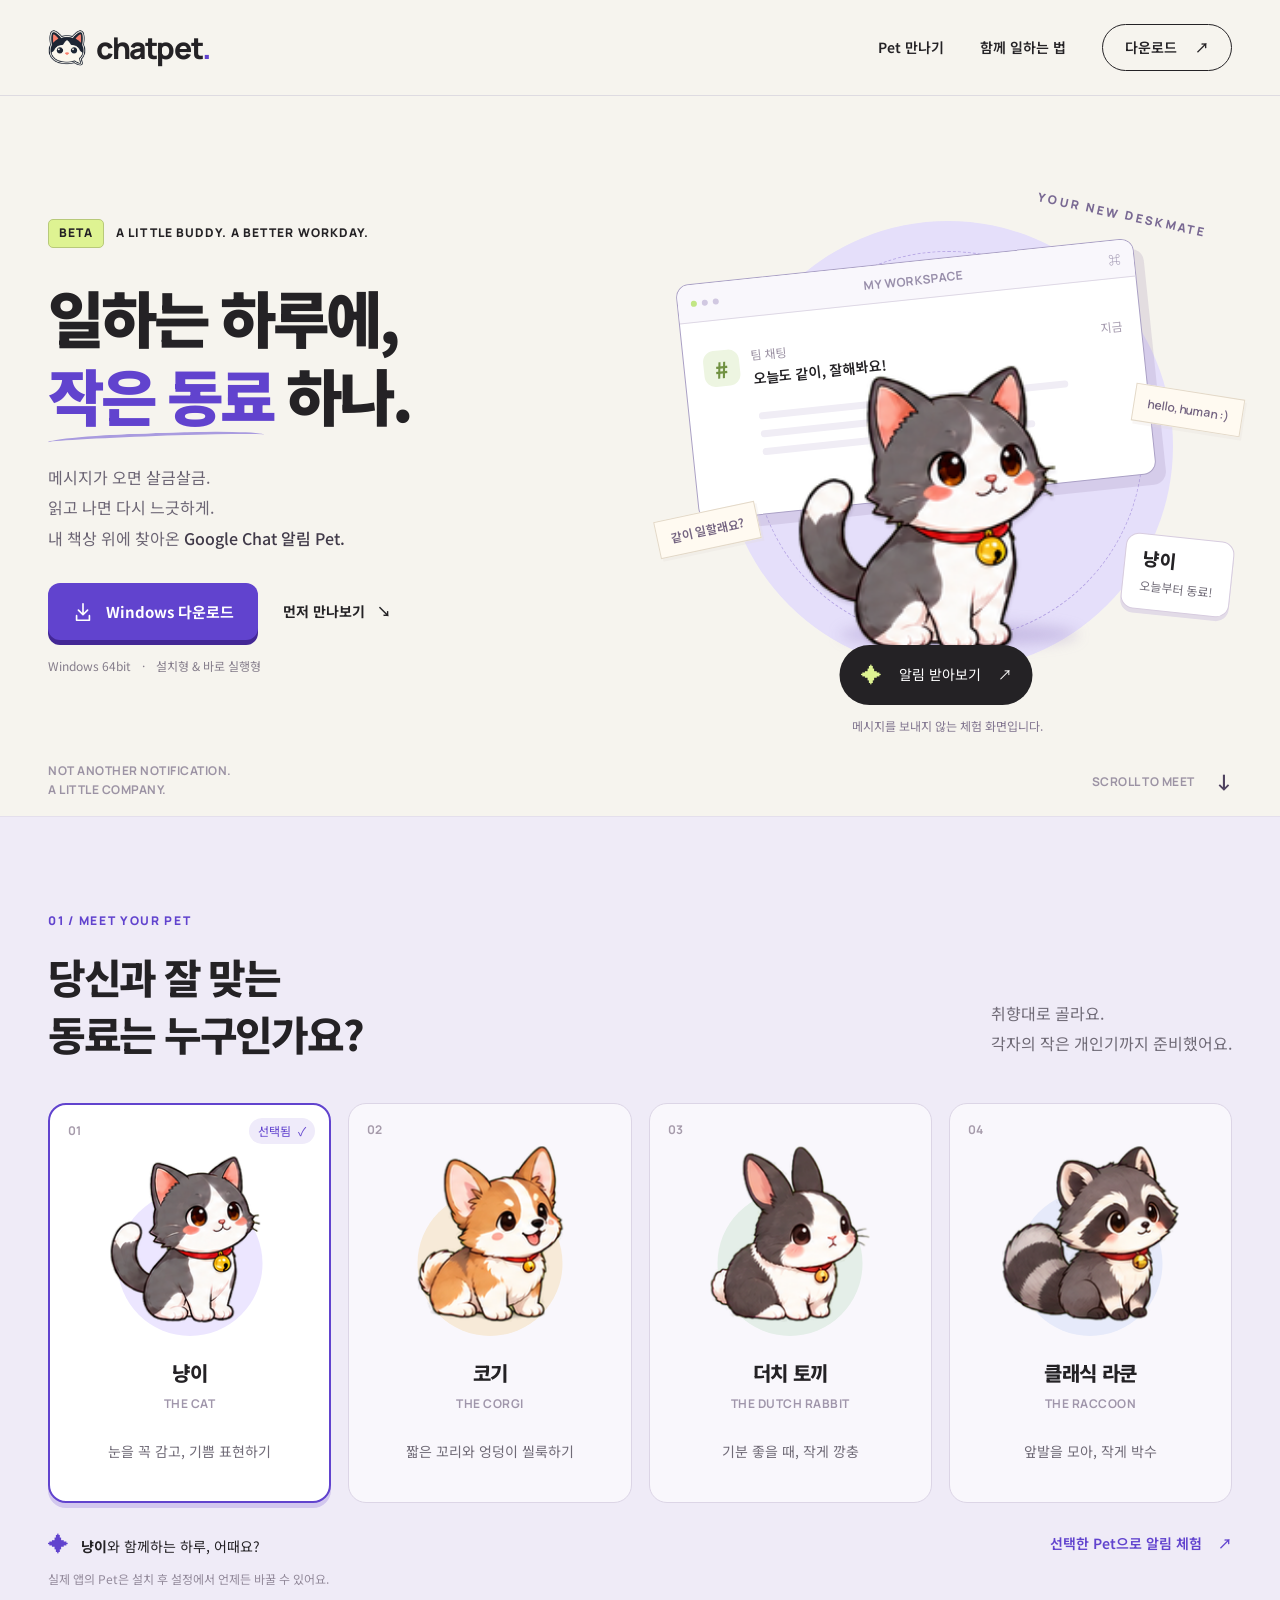
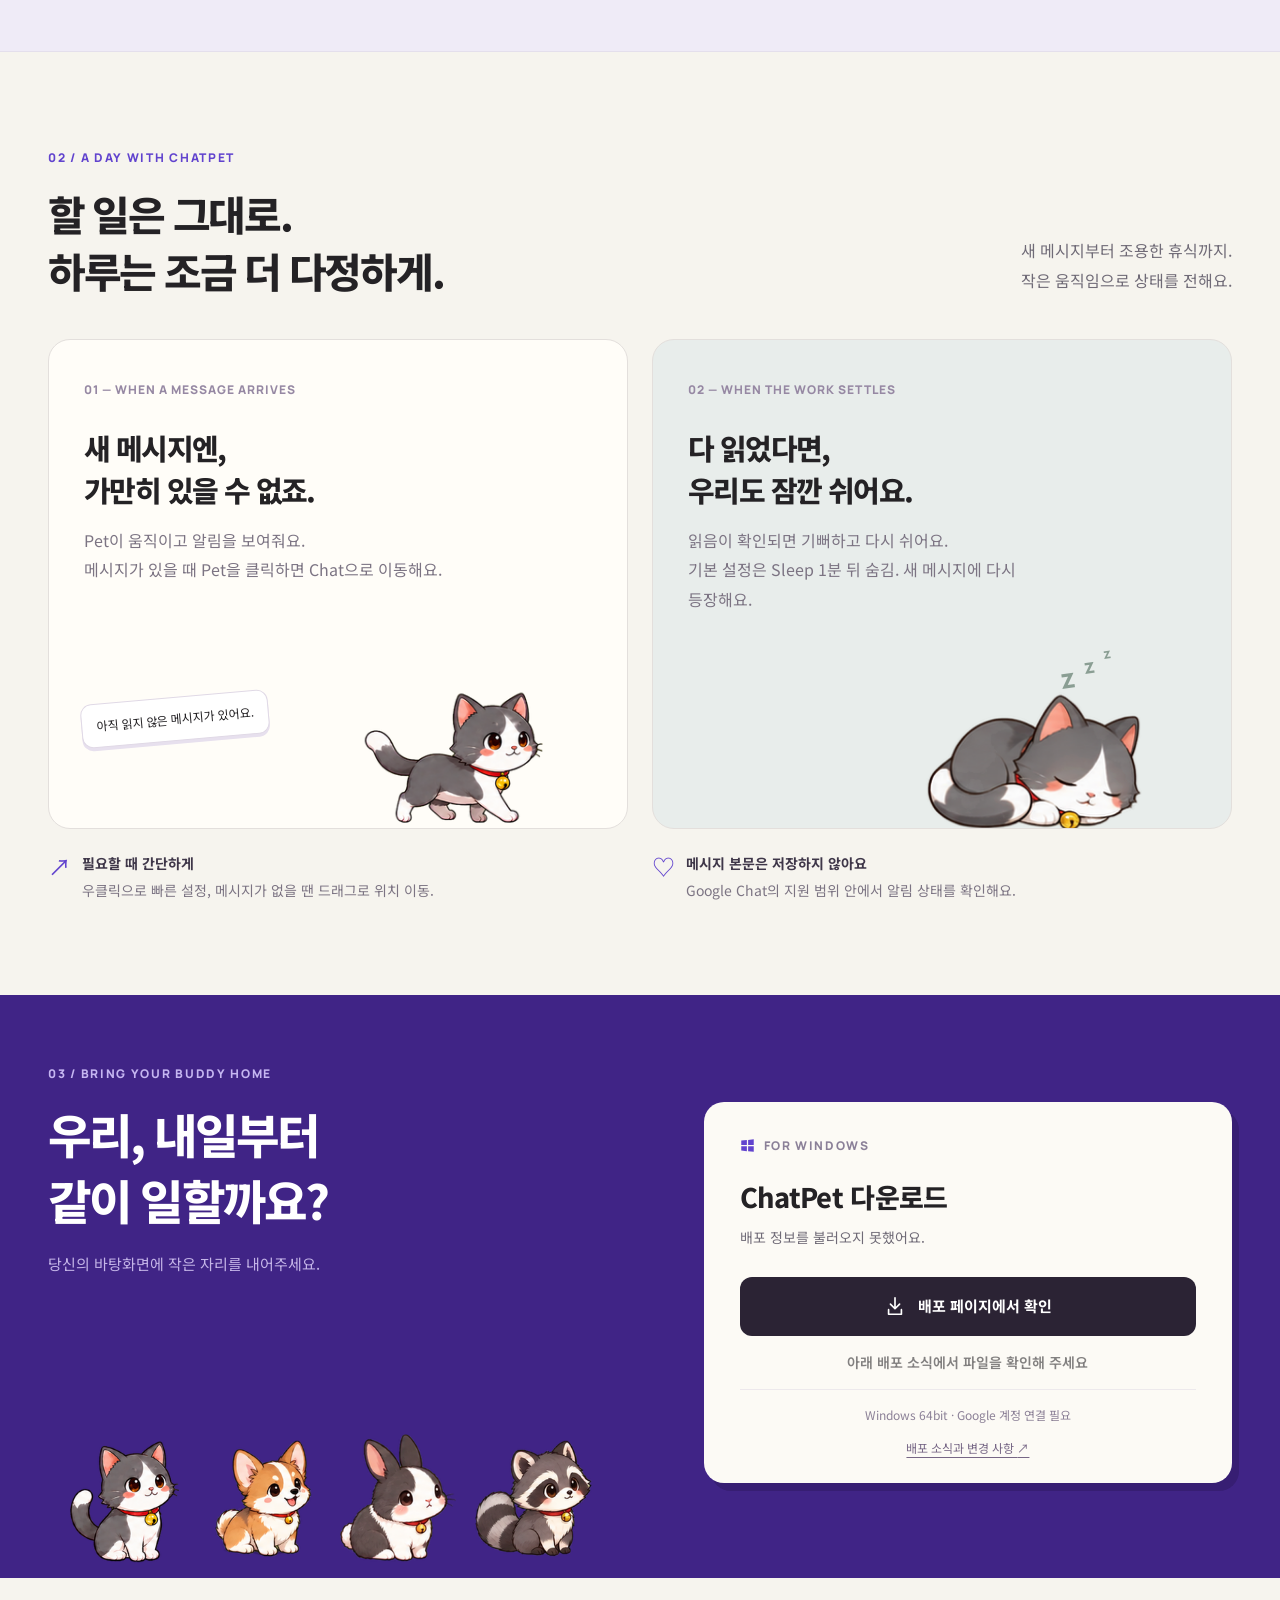
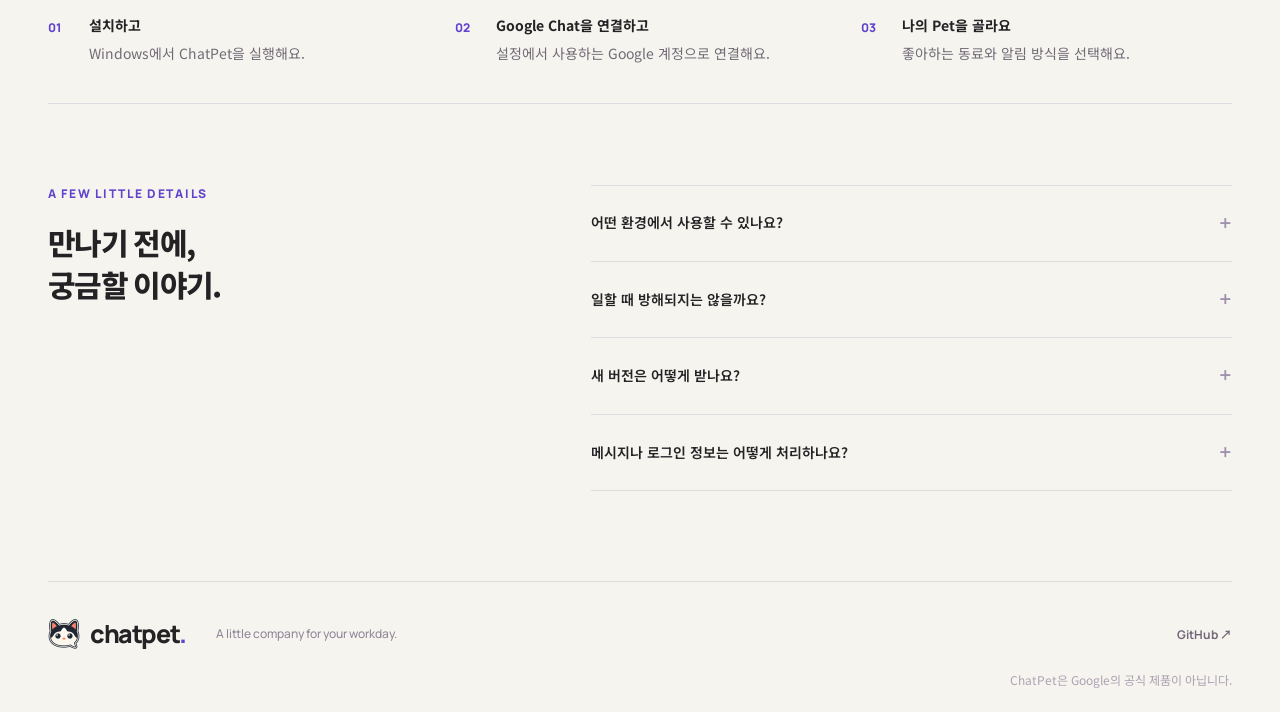
==== docs/index.html @ 3e9368a4 "Add ChatPet beta homepage with Pet previews and verified release links" ====
<!doctype html>
<html lang="ko">
<head>
  <meta charset="utf-8">
  <meta name="viewport" content="width=device-width, initial-scale=1">
  <meta name="theme-color" content="#f6f4ee">
  <meta name="description" content="메시지가 오면 반응하고, 읽고 나면 쉬어 가는 작은 업무 동료. Google Chat 알림 Pet, ChatPet을 만나보세요.">
  <title>ChatPet — 내 책상 위의 작은 동료</title>
  <link rel="icon" href="assets/ChatPet.ico">
  <link rel="preconnect" href="https://fonts.googleapis.com">
  <link rel="preconnect" href="https://fonts.gstatic.com" crossorigin>
  <link href="https://fonts.googleapis.com/css2?family=Manrope:wght@500;600;700;800&family=Noto+Sans+KR:wght@400;500;600;700;800;900&display=swap" rel="stylesheet">
  <link rel="stylesheet" href="styles.css">
  <script src="app.js" defer></script>
</head>
<body>
  <a class="skip-link" href="#main">본문으로 이동</a>
  <header class="site-header">
    <a class="brand" href="#home" aria-label="ChatPet 처음으로"><img src="assets/ChatPet.ico" width="38" height="38" alt=""><span>chatpet<span class="brand-dot">.</span></span></a>
    <nav aria-label="주 메뉴"><a href="#meet">Pet 만나기</a><a href="#how">함께 일하는 법</a><a href="#download" class="nav-download">다운로드 <span aria-hidden="true">↗</span></a></nav>
  </header>
  <main id="main">
    <section class="hero wrap" id="home" aria-labelledby="hero-title">
      <div class="hero-copy">
        <div class="eyebrow"><span class="beta-tag">BETA</span><span>A LITTLE BUDDY. A BETTER WORKDAY.</span></div>
        <h1 id="hero-title">일하는 하루에,<br><span class="title-accent">작은 동료</span> 하나.</h1>
        <p class="hero-description">메시지가 오면 살금살금.<br>읽고 나면 다시 느긋하게.<br>내 책상 위에 찾아온 <strong>Google Chat 알림 Pet.</strong></p>
        <div class="hero-actions"><a class="button button-primary" href="#download"><svg aria-hidden="true" viewBox="0 0 24 24"><path d="M12 3v12m-5-5 5 5 5-5M5 16v5h14v-5"/></svg>Windows 다운로드</a><a class="text-link" href="#meet">먼저 만나보기 <span aria-hidden="true">↘</span></a></div>
        <p class="platform-note">Windows 64bit <span aria-hidden="true">·</span> 설치형 & 바로 실행형</p>
      </div>
      <div class="hero-world" aria-label="ChatPet 알림 체험 화면">
        <div class="world-ring" aria-hidden="true"></div>
        <div class="orbit-label">YOUR NEW DESKMATE</div>
        <div class="mini-window">
          <div class="window-bar"><span class="window-dots" aria-hidden="true"><i></i><i></i><i></i></span><span>MY WORKSPACE</span><span aria-hidden="true">⌘</span></div>
          <div class="mock-chat"><div class="chat-symbol" aria-hidden="true">#</div><div><span class="mock-channel">팀 채팅</span><p>오늘도 같이, 잘해봐요!</p></div><span class="mock-time">지금</span></div>
          <div class="mock-lines" aria-hidden="true"><i></i><i></i><i></i></div>
        </div>
        <div class="hero-pet-shadow" aria-hidden="true"></div>
        <img class="hero-pet" id="hero-pet" src="assets/cat-idle.png" alt="빨간 목걸이를 한 회색 고양이 Pet" width="320" height="320" fetchpriority="high">
        <div class="notification-bubble" id="demo-bubble" hidden><span class="notification-label">CHATPET</span><strong id="demo-text">새 메시지가 도착했어요!</strong><button id="demo-read" type="button">읽었어요 <span aria-hidden="true">✓</span></button></div>
        <div class="pet-name-tag"><span id="hero-pet-name">냥이</span><span class="pet-tag-caption">오늘부터 동료!</span></div>
        <button class="demo-button" id="demo-trigger" type="button"><span class="demo-spark" aria-hidden="true">✦</span><span>알림 받아보기</span><span aria-hidden="true">↗</span></button>
        <span class="demo-caption">메시지를 보내지 않는 체험 화면입니다.</span>
        <span class="floating-note note-one">같이 일할래요?</span><span class="floating-note note-two" aria-hidden="true">hello, human :)</span>
      </div>
      <div class="hero-bottom"><span>NOT ANOTHER NOTIFICATION.<br>A LITTLE COMPANY.</span><a href="#meet" aria-label="Pet 선택으로 이동">SCROLL TO MEET <span aria-hidden="true">↓</span></a></div>
    </section>

    <section class="pet-section" id="meet" aria-labelledby="meet-title">
      <div class="wrap">
        <div class="section-heading"><div><p class="section-kicker">01 / MEET YOUR PET</p><h2 id="meet-title">당신과 잘 맞는<br>동료는 누구인가요?</h2></div><p>취향대로 골라요.<br>각자의 작은 개인기까지 준비했어요.</p></div>
        <div class="pet-grid" role="group" aria-label="홈페이지에서 Pet 미리보기 선택">
          <button class="pet-card selected" type="button" data-pet="cat" aria-pressed="true"><span class="pet-number">01</span><span class="selected-label">선택됨 <span aria-hidden="true">✓</span></span><div class="pet-portrait"><img src="assets/cat-idle.png" alt="회색 고양이" width="320" height="320" loading="lazy"></div><span class="pet-card-name">냥이</span><span class="pet-species">THE CAT</span><span class="pet-trick">눈을 꼭 감고, 기쁨 표현하기</span></button>
          <button class="pet-card" type="button" data-pet="dog" aria-pressed="false"><span class="pet-number">02</span><span class="selected-label">선택됨 <span aria-hidden="true">✓</span></span><div class="pet-portrait"><img src="assets/dog-idle.png" alt="갈색과 흰색 코기" width="320" height="320" loading="lazy"></div><span class="pet-card-name">코기</span><span class="pet-species">THE CORGI</span><span class="pet-trick">짧은 꼬리와 엉덩이 씰룩하기</span></button>
          <button class="pet-card" type="button" data-pet="rabbit" aria-pressed="false"><span class="pet-number">03</span><span class="selected-label">선택됨 <span aria-hidden="true">✓</span></span><div class="pet-portrait"><img src="assets/rabbit-idle.png" alt="짙은 회색과 흰색 더치 토끼" width="320" height="320" loading="lazy"></div><span class="pet-card-name">더치 토끼</span><span class="pet-species">THE DUTCH RABBIT</span><span class="pet-trick">기분 좋을 때, 작게 깡충</span></button>
          <button class="pet-card" type="button" data-pet="raccoon" aria-pressed="false"><span class="pet-number">04</span><span class="selected-label">선택됨 <span aria-hidden="true">✓</span></span><div class="pet-portrait"><img src="assets/raccoon-idle.png" alt="눈 주변이 검은 클래식 라쿤" width="320" height="320" loading="lazy"></div><span class="pet-card-name">클래식 라쿤</span><span class="pet-species">THE RACCOON</span><span class="pet-trick">앞발을 모아, 작게 박수</span></button>
        </div>
        <div class="selection-summary" aria-live="polite"><span><span class="summary-star" aria-hidden="true">✦</span> <strong id="selected-name">냥이</strong>와 함께하는 하루, 어때요?</span><a href="#home">선택한 Pet으로 알림 체험 <span aria-hidden="true">↗</span></a></div>
        <p class="selection-hint">실제 앱의 Pet은 설치 후 설정에서 언제든 바꿀 수 있어요.</p>
      </div>
    </section>

    <section class="how-section wrap" id="how" aria-labelledby="how-title">
      <div class="section-heading"><div><p class="section-kicker">02 / A DAY WITH CHATPET</p><h2 id="how-title">할 일은 그대로.<br>하루는 조금 더 다정하게.</h2></div><p>새 메시지부터 조용한 휴식까지.<br>작은 움직임으로 상태를 전해요.</p></div>
      <div class="feature-grid">
        <article class="feature-card feature-message"><span class="feature-index">01 — WHEN A MESSAGE ARRIVES</span><h3>새 메시지엔,<br>가만히 있을 수 없죠.</h3><p>Pet이 움직이고 알림을 보여줘요.<br>메시지가 있을 때 Pet을 클릭하면 Chat으로 이동해요.</p><div class="feature-scene"><span class="small-bubble">아직 읽지 않은 메시지가 있어요.</span><img src="assets/cat-walk.png" alt="메시지를 알리며 걸어가는 고양이" width="320" height="320" loading="lazy"></div></article>
        <article class="feature-card feature-rest"><span class="feature-index">02 — WHEN THE WORK SETTLES</span><h3>다 읽었다면,<br>우리도 잠깐 쉬어요.</h3><p>읽음이 확인되면 기뻐하고 다시 쉬어요.<br>기본 설정은 Sleep 1분 뒤 숨김. 새 메시지에 다시 등장해요.</p><div class="feature-scene"><span class="sleep-label" aria-hidden="true">z<span>z</span><small>z</small></span><img src="assets/cat-sleep.png" alt="눈을 감고 편안히 잠든 고양이" width="320" height="320" loading="lazy"></div></article>
      </div>
      <div class="quiet-details"><p><span aria-hidden="true">↗</span><strong>필요할 때 간단하게</strong><span>우클릭으로 빠른 설정, 메시지가 없을 땐 드래그로 위치 이동.</span></p><p><span aria-hidden="true">♡</span><strong>메시지 본문은 저장하지 않아요</strong><span>Google Chat의 지원 범위 안에서 알림 상태를 확인해요.</span></p></div>
    </section>

    <section class="download-section" id="download" aria-labelledby="download-title">
      <div class="download-shell wrap">
        <div class="download-copy"><p class="section-kicker">03 / BRING YOUR BUDDY HOME</p><h2 id="download-title">우리, 내일부터<br>같이 일할까요?</h2><p>당신의 바탕화면에 작은 자리를 내어주세요.</p><div class="download-pets" aria-hidden="true"><img src="assets/cat-idle.png" alt="" width="320" height="320" loading="lazy"><img src="assets/dog-idle.png" alt="" width="320" height="320" loading="lazy"><img src="assets/rabbit-idle.png" alt="" width="320" height="320" loading="lazy"><img src="assets/raccoon-idle.png" alt="" width="320" height="320" loading="lazy"></div></div>
        <div class="download-card"><span class="download-os"><svg viewBox="0 0 24 24" aria-hidden="true"><path d="m2 4 9-1v8H2zm11-1 9-1v9h-9zM2 13h9v8l-9-1zm11 0h9v9l-9-1z"/></svg>FOR WINDOWS</span><h3>ChatPet 다운로드</h3><div class="release-status" id="release-status" role="status">공개 배포 상태를 확인하고 있어요.</div><a id="installer-download" class="button button-dark download-link is-disabled" aria-disabled="true" tabindex="-1"><svg aria-hidden="true" viewBox="0 0 24 24"><path d="M12 3v12m-5-5 5 5 5-5M5 16v5h14v-5"/></svg><span>배포 확인 중</span></a><a id="portable-download" class="portable-link is-disabled" aria-disabled="true" tabindex="-1">설치 없이 바로 실행하기 <span aria-hidden="true">↗</span></a><p class="download-meta" id="download-meta">Windows 64bit · Google 계정 연결 필요</p><a class="release-link" href="https://github.com/Yoodaddy0311/chatpet-releases/releases" target="_blank" rel="noopener noreferrer">배포 소식과 변경 사항 <span aria-hidden="true">↗</span></a><noscript><p>JavaScript 없이 다운로드하려면 위 배포 페이지를 방문하세요.</p></noscript></div>
      </div>
    </section>

    <section class="getting-started wrap" aria-label="시작하는 방법"><div><span>01</span><h3>설치하고</h3><p>Windows에서 ChatPet을 실행해요.</p></div><div><span>02</span><h3>Google Chat을 연결하고</h3><p>설정에서 사용하는 Google 계정으로 연결해요.</p></div><div><span>03</span><h3>나의 Pet을 골라요</h3><p>좋아하는 동료와 알림 방식을 선택해요.</p></div></section>
    <section class="faq-section wrap" aria-labelledby="faq-title"><div><p class="section-kicker">A FEW LITTLE DETAILS</p><h2 id="faq-title">만나기 전에,<br>궁금할 이야기.</h2></div><div class="faq-list"><details><summary>어떤 환경에서 사용할 수 있나요?<span aria-hidden="true">+</span></summary><p>Windows 64비트용 앱입니다. Google Chat 연동은 Google 계정 연결이 필요하며, 조직의 Google Workspace 권한과 Google 검색 API 지원 범위에 따라 사용할 수 있는 알림이 달라질 수 있어요.</p></details><details><summary>일할 때 방해되지는 않을까요?<span aria-hidden="true">+</span></summary><p>알림이 없으면 조용히 쉬고 기본 설정에서는 Sleep 상태가 1분 지속되면 숨습니다. 새 알림에 다시 나타나며, 알림 일시 중지와 움직임 줄이기를 설정할 수 있어요.</p></details><details><summary>새 버전은 어떻게 받나요?<span aria-hidden="true">+</span></summary><p>1.2.14부터 앱 시작 시 새 버전을 확인하고 업데이트할 수 있어요. 1.2.13 이하를 사용 중이라면 기능이 포함된 버전을 한 번 직접 설치해 주세요.</p></details><details><summary>메시지나 로그인 정보는 어떻게 처리하나요?<span aria-hidden="true">+</span></summary><p>앱은 메시지 본문을 저장하지 않습니다. 로그인 정보는 현재 Windows 사용자용으로 암호화해 보관하며, 업데이트 확인에 메시지나 계정 정보를 보내지 않습니다.</p></details></div></section>
  </main>
  <footer class="site-footer wrap"><a class="brand" href="#home"><img src="assets/ChatPet.ico" width="32" height="32" alt=""><span>chatpet<span class="brand-dot">.</span></span></a><p>A little company for your workday.</p><a href="https://github.com/Yoodaddy0311/chatpet-releases" target="_blank" rel="noopener noreferrer">GitHub <span aria-hidden="true">↗</span></a><span class="footer-fine">ChatPet은 Google의 공식 제품이 아닙니다.</span></footer>
  <div class="sr-only" id="demo-announcement" role="status"></div>
</body>
</html>
---- docs/styles.css ----
:root{--paper:#f6f4ee;--ink:#242225;--muted:#706b77;--purple:#6143ce;--purple-dark:#402486;--line:#dedbe1;--lime:#def392;--radius:24px;--sans:'Noto Sans KR',sans-serif;--latin:'Manrope',var(--sans)}
*{box-sizing:border-box}html{scroll-behavior:smooth;scroll-padding-top:100px}body{margin:0;background:var(--paper);color:var(--ink);font-family:var(--sans);font-size:16px;line-height:1.7;word-break:keep-all}a{color:inherit;text-decoration:none}button{font:inherit;color:inherit}button,a{-webkit-tap-highlight-color:transparent}button{cursor:pointer}button:disabled{cursor:default}img{max-width:100%;height:auto;display:block}svg{width:22px;height:22px;flex:none}button:focus-visible,a:focus-visible,summary:focus-visible{outline:3px solid #f39a42;outline-offset:5px}::selection{background:var(--lime);color:var(--ink)}.wrap{width:min(1240px,calc(100% - 96px));margin-inline:auto}.skip-link{position:fixed;top:-100px;left:20px;z-index:100;background:white;padding:12px}.skip-link:focus{top:10px}.sr-only{position:absolute;width:1px;height:1px;overflow:hidden;clip-path:inset(50%);white-space:nowrap}.site-header{height:96px;max-width:1440px;margin:auto;padding:0 48px;display:flex;align-items:center;justify-content:space-between;border-bottom:1px solid var(--line)}.brand{display:inline-flex;align-items:center;gap:10px;font-family:var(--latin);font-size:30px;font-weight:800;letter-spacing:-1.4px;line-height:1.2}.brand-dot{color:var(--purple)}.site-header nav{display:flex;align-items:center;gap:36px;font-size:14px;font-weight:600}.site-header nav>a:not(.nav-download):hover{color:var(--purple)}.nav-download{border:1px solid var(--ink);border-radius:100px;padding:11px 22px;display:flex;gap:18px;align-items:center;transition:.2s}.nav-download:hover{background:var(--ink);color:white}.hero{position:relative;display:grid;grid-template-columns:1.03fr 1fr;align-items:center;min-height:720px;padding-top:70px;padding-bottom:86px;gap:30px}.eyebrow{display:flex;align-items:center;gap:12px;font-family:var(--latin);font-size:11px;font-weight:800;letter-spacing:1.1px;margin-bottom:30px}.beta-tag{background:var(--lime);border:1px solid #b8c97a;padding:3px 10px;border-radius:5px;font-size:12px;letter-spacing:1px}.hero h1{font-size:clamp(40px,4.8vw,68px);font-weight:900;letter-spacing:-.065em;line-height:1.28;margin:0 0 27px}.title-accent{color:var(--purple);position:relative;white-space:nowrap}.title-accent:after{content:'';position:absolute;left:0;bottom:-5px;width:96%;height:8px;border-top:3px solid #a99bdf;border-radius:50%;transform:rotate(-2deg)}.hero-description{font-size:17px;line-height:1.9;color:#6c6574;margin:0 0 30px}.hero-description strong{font-weight:500;color:#413a49}.hero-actions{display:flex;align-items:center;gap:25px}.button{display:inline-flex;min-height:57px;align-items:center;justify-content:center;gap:12px;border-radius:12px;padding:15px 24px;font-weight:700;font-size:15px;border:0;transition:transform .2s,background .2s,box-shadow .2s}.button svg{fill:none;stroke:currentColor;stroke-width:1.8;stroke-linejoin:round;stroke-linecap:round}.button-primary{color:white;background:var(--purple);box-shadow:0 5px 0 #432795}.button-primary:hover{background:#5236bb;transform:translateY(-2px);box-shadow:0 7px 0 #432795}.text-link{font-size:14px;font-weight:700;display:flex;gap:12px;align-items:center}.text-link:hover{color:var(--purple)}.platform-note{color:#857d8b;font-size:12px;margin:16px 0 0}.platform-note span{margin:0 8px}.hero-world{position:relative;min-height:490px;isolation:isolate;align-self:center}.world-ring{position:absolute;width:450px;height:450px;max-width:100%;background:#e5dffa;top:18px;left:50%;transform:translateX(-50%);border-radius:50%;z-index:-2}.world-ring:before{content:'';position:absolute;inset:30px;border:1px dashed #b9a9e6;border-radius:50%}.orbit-label{position:absolute;top:2px;right:25px;font-family:var(--latin);font-size:11px;letter-spacing:2.5px;font-weight:800;transform:rotate(12deg);color:#796993}.mini-window{position:absolute;left:4%;top:58px;width:81%;height:237px;background:#fff;border:1.5px solid #aaa0c5;border-radius:13px;box-shadow:9px 11px 0 #8f7da630;transform:rotate(-6deg);overflow:hidden;z-index:-1}.window-bar{height:38px;border-bottom:1px solid #ded8e5;display:flex;align-items:center;justify-content:space-between;padding:0 13px;background:#f9f7fc;font:700 9px var(--latin);letter-spacing:1.4px;color:#988eaa}.window-dots{display:flex;gap:5px}.window-dots i{width:6px;height:6px;border-radius:50%;background:#d1c8e1}.window-dots i:first-child{background:#c2e684}.mock-chat{display:flex;align-items:center;gap:12px;padding:23px 19px 14px}.chat-symbol{height:36px;width:36px;display:grid;place-items:center;background:#edf5e1;border-radius:11px;color:#719242;font-size:22px;font-weight:800}.mock-channel{font-size:11px;color:#9b91a3}.mock-chat p{margin:0;font-size:14px;font-weight:600;white-space:nowrap}.mock-time{font-size:10px;color:#a79db0;margin-left:auto}.mock-lines{margin:8px 24px 0 69px;display:grid;gap:11px}.mock-lines i{height:7px;background:#f0edf5;border-radius:20px;width:85%}.mock-lines i:nth-child(2){width:65%}.mock-lines i:last-child{width:75%}.hero-pet{position:absolute;width:570px;max-width:112%;bottom:17px;left:48%;transform:translateX(-50%);pointer-events:none;filter:drop-shadow(1px 4px 1px #3d205919);transition:opacity .15s;z-index:2}.hero-pet-shadow{position:absolute;bottom:47px;left:31%;width:42%;height:23px;background:#8772b64d;border-radius:50%;filter:blur(7px)}.pet-name-tag{position:absolute;right:0;bottom:80px;background:#fff;border:1px solid #d7ccdf;border-radius:13px;padding:11px 17px;box-shadow:0 4px 0 #e2dbe7;transform:rotate(6deg);z-index:3}.pet-name-tag>span:first-child{display:block;font-size:18px;font-weight:800;line-height:1.4}.pet-tag-caption{font-size:11px;color:var(--muted)}.demo-button{position:absolute;left:48%;bottom:-12px;transform:translateX(-50%);background:var(--ink);color:white;border:0;border-radius:100px;display:flex;align-items:center;gap:17px;padding:12px 21px;font-size:13px;white-space:nowrap;z-index:4}.demo-button:hover{background:var(--purple-dark)}.demo-spark{color:var(--lime);font-size:21px}.demo-caption{position:absolute;bottom:-42px;width:100%;text-align:center;font-size:11px;color:#81758f}.floating-note{position:absolute;font-size:12px;font-weight:600;color:#746481;background:#fffaf1;padding:8px 13px;border:1px solid #e3d9c9;box-shadow:2px 3px 0 #e2d8d43d;z-index:3}.note-one{left:-8px;top:308px;transform:rotate(-12deg)}.note-two{right:-11px;top:188px;transform:rotate(9deg);font-family:var(--latin);font-size:13px}.notification-bubble{position:absolute;z-index:5;top:127px;left:31%;min-width:238px;background:white;border:1.5px solid #a892d0;border-radius:15px;padding:15px 17px;box-shadow:0 10px 35px #3b27501a}.notification-bubble[hidden]{display:none}.notification-bubble:after{content:'';position:absolute;bottom:-8px;left:35px;width:14px;height:14px;background:white;transform:rotate(45deg);border-right:1.5px solid #a892d0;border-bottom:1.5px solid #a892d0}.notification-label{font:800 9px var(--latin);letter-spacing:1.7px;color:var(--purple);display:block;margin-bottom:5px}.notification-bubble strong{display:block;font-size:14px;line-height:1.7}.notification-bubble button{font-size:12px;color:var(--purple);background:#f0ebff;border:0;border-radius:7px;padding:5px 9px;margin-top:8px}.hero-bottom{position:absolute;bottom:17px;left:0;right:0;display:flex;justify-content:space-between;align-items:end;font:700 10px/1.6 var(--latin);color:#9c93a4;letter-spacing:1px}.hero-bottom a{display:flex;gap:21px;align-items:center}.hero-bottom a span{font-size:22px;color:#4e415e}.pet-section{background:#efebf7;border-block:1px solid #e4dfec;padding:95px 0 61px}.section-heading{display:flex;justify-content:space-between;align-items:end;gap:32px;margin-bottom:40px}.section-kicker{font:800 11px var(--latin);letter-spacing:1.7px;color:var(--purple);margin:0 0 19px}.section-heading h2,.faq-section h2{font-size:clamp(29px,3.2vw,43px);line-height:1.4;letter-spacing:-.055em;margin:0;font-weight:800}.section-heading>p{font-size:15px;line-height:1.9;color:var(--muted);margin:0 0 4px;max-width:290px}.pet-grid{display:grid;grid-template-columns:repeat(4,minmax(0,1fr));gap:17px}.pet-card{position:relative;min-width:0;text-align:center;padding:23px 10px 26px;border:1px solid #dcd5e6;background:#f9f7fc;border-radius:18px;transition:transform .22s,box-shadow .22s,border-color .22s}.pet-card:hover{transform:translateY(-7px);border-color:#b5a4d9;box-shadow:0 12px 30px #68518910}.pet-card.selected{background:white;border:2px solid var(--purple);padding:22px 9px 25px;box-shadow:0 5px 0 #d2c7ee}.pet-number{position:absolute;top:17px;left:18px;font:700 11px var(--latin);color:#a69bab}.selected-label{visibility:hidden;position:absolute;right:14px;top:13px;display:flex;gap:7px;align-items:center;font-size:10px;color:var(--purple);background:#efebfa;border-radius:20px;padding:3px 9px}.selected .selected-label{visibility:visible}.pet-portrait{height:219px;position:relative;overflow:hidden;margin-top:-10px}.pet-portrait:before{content:'';position:absolute;width:145px;height:145px;border-radius:50%;background:#f0edf6;bottom:0;left:50%;transform:translateX(-50%)}.selected .pet-portrait:before{background:#ece6ff}.pet-card[data-pet=dog] .pet-portrait:before{background:#f7ead8}.pet-card[data-pet=rabbit] .pet-portrait:before{background:#e4eee8}.pet-card[data-pet=raccoon] .pet-portrait:before{background:#e6eafa}.pet-portrait img{position:absolute;bottom:0;left:50%;transform:translateX(-50%);width:330px;max-width:none}.pet-card-name{display:block;margin-top:20px;font-size:20px;font-weight:800;letter-spacing:-.7px}.pet-species{display:block;font:700 10px var(--latin);color:#a096ab;letter-spacing:1.5px;margin-top:5px}.pet-trick{display:block;font-size:12px;color:var(--muted);margin-top:16px}.selection-summary{display:flex;align-items:center;justify-content:space-between;gap:22px;padding:23px 0 0;font-size:14px}.summary-star{font-size:21px;margin-right:8px;color:var(--purple)}.selection-summary strong{font-weight:700}.selection-summary>a{font-size:13px;color:var(--purple);font-weight:600}.selection-summary>a span{margin-left:12px}.selection-hint{font-size:11px;color:#92899a;margin:8px 0 0}.how-section{padding-top:97px;padding-bottom:92px}.feature-grid{display:grid;grid-template-columns:1fr 1fr;gap:24px}.feature-card{position:relative;min-height:458px;border-radius:22px;padding:34px 35px;overflow:hidden;border:1px solid #e3dfdc}.feature-message{background:#fffdf8}.feature-rest{background:#e8edeb}.feature-index{font:800 10px var(--latin);letter-spacing:1px;color:#9688a3}.feature-card h3{font-size:29px;line-height:1.45;letter-spacing:-.055em;margin:24px 0 13px;font-weight:800}.feature-card>p{font-size:14px;line-height:1.85;color:#7c7483;position:relative;z-index:2;max-width:360px}.feature-scene{position:absolute;inset:auto 0 0;height:195px}.feature-scene img{position:absolute;width:300px;right:12px;bottom:-7px}.small-bubble{position:absolute;left:32px;bottom:87px;font-size:12px;background:#fff;border:1px solid #e0d9e6;border-radius:11px;padding:11px 14px;z-index:2;box-shadow:0 3px 0 #e7e0ee;transform:rotate(-5deg)}.sleep-label{position:absolute;right:109px;bottom:135px;color:#8a9e93;font:800 27px var(--latin);letter-spacing:10px;transform:rotate(-8deg)}.sleep-label span{font-size:20px;vertical-align:12px}.sleep-label small{font-size:14px;vertical-align:24px}.feature-rest .feature-scene img{width:330px;right:32px;bottom:-18px}.quiet-details{display:grid;grid-template-columns:1fr 1fr;gap:24px;padding-top:23px}.quiet-details p{margin:0;display:grid;grid-template-columns:24px 1fr;gap:3px 10px;font-size:13px;color:#7c7483}.quiet-details p>span:first-child{grid-row:span 2;color:var(--purple);font-size:23px;line-height:1.3}.quiet-details strong{font-size:14px;color:#3f3749;font-weight:700}.download-section{background:var(--purple-dark);color:white;overflow:hidden}.download-shell{display:grid;grid-template-columns:1.1fr 1fr;gap:75px;padding-top:70px;padding-bottom:58px;align-items:center}.download-copy{position:relative;align-self:stretch;min-height:455px}.download-copy .section-kicker{color:#c5b6f1}.download-copy h2{font-size:clamp(34px,3.7vw,50px);line-height:1.4;letter-spacing:-.06em;margin:0 0 17px;font-weight:800}.download-copy>p:not(.section-kicker){color:#c4b5e8;font-size:15px;margin-top:0}.download-pets{position:absolute;left:-62px;right:-35px;bottom:-52px;height:240px;display:flex;align-items:end;justify-content:center;isolation:isolate}.download-pets img{width:240px;max-width:none;margin-inline:-47px}.download-pets img:nth-child(even){width:218px;margin-bottom:6px}.download-pets img:nth-child(2){z-index:1}.download-card{background:#fcfaf5;color:var(--ink);padding:35px 36px 25px;border-radius:20px;box-shadow:7px 8px 0 #2111474d;position:relative;z-index:1}.download-os{font:800 10px var(--latin);letter-spacing:1.6px;display:flex;align-items:center;gap:9px;color:#8b8098}.download-os svg{fill:var(--purple);width:15px;height:15px}.download-card h3{font-size:27px;letter-spacing:-.7px;margin:20px 0 6px;font-weight:800}.release-status{font-size:13px;color:var(--muted);min-height:26px;margin-bottom:25px}.button-dark{background:#2b2334;color:white;width:100%;font-size:15px;min-height:59px}.button-dark:not(.is-disabled):hover{background:var(--purple)}.is-disabled{cursor:default;opacity:.56;pointer-events:none}.portable-link{display:block;text-align:center;padding:15px 5px;font-size:13px;font-weight:600;border-bottom:1px solid #e2dce6}.portable-link:not(.is-disabled):hover{color:var(--purple)}.portable-link span{margin-left:10px}.download-meta{font-size:11px;text-align:center;color:#8c8197;margin:15px 0 12px;min-height:19px}.release-link{display:block;text-align:center;color:#766685;font-size:12px;text-decoration:underline;text-underline-offset:4px}.getting-started{display:grid;grid-template-columns:repeat(3,minmax(0,1fr));gap:36px;padding-top:36px;padding-bottom:37px;border-bottom:1px solid var(--line)}.getting-started>div{position:relative;padding-left:41px}.getting-started>div>span{position:absolute;left:0;top:4px;font:800 12px var(--latin);color:var(--purple);padding-top:1px}.getting-started h3{font-size:15px;font-weight:700;margin:0 0 4px}.getting-started p{font-size:12px;color:var(--muted);margin:0}.faq-section{display:grid;grid-template-columns:.85fr 1.15fr;gap:70px;padding-block:81px 90px}.faq-section h2{font-size:30px}.faq-list details{border-bottom:1px solid var(--line)}.faq-list details:first-child{border-top:1px solid var(--line)}.faq-list summary{cursor:pointer;padding:19px 0;list-style:none;display:flex;align-items:center;justify-content:space-between;gap:20px;font-size:14px;font-weight:600}.faq-list summary::-webkit-details-marker{display:none}.faq-list summary span{font-family:var(--latin);font-size:22px;color:#9f91ae;transition:transform .2s}.faq-list details[open] summary span{transform:rotate(45deg)}.faq-list details p{font-size:13px;color:var(--muted);margin:0;padding-bottom:20px;line-height:1.9}.site-footer{border-top:1px solid var(--line);display:flex;align-items:center;gap:30px;padding-block:31px 57px;position:relative}.site-footer .brand{font-size:25px}.site-footer>p{font:500 11px var(--latin);color:#92889c;flex:1}.site-footer>a:not(.brand){font:700 12px var(--latin);color:#716779}.footer-fine{position:absolute;right:0;bottom:21px;font-size:10px;color:#aca2b4}
@media(min-width:1440px){.hero{min-height:780px}.hero-world{min-height:520px}.world-ring{width:470px;height:470px}.hero-pet{width:610px}.hero-pet-shadow{bottom:48px}.mini-window{top:72px}}
@media(max-width:1100px){.wrap{width:calc(100% - 64px)}.site-header{padding-inline:32px}.hero{gap:10px;min-height:670px}.hero-world{min-height:440px}.hero-pet{width:510px;max-width:115%}.world-ring{height:390px;width:390px;top:34px}.mini-window{height:210px;top:62px}.hero-actions{gap:18px;flex-wrap:wrap}.button{font-size:14px;padding-inline:19px}.pet-name-tag{right:-4px;font-size:14px}.note-two{right:-7px;top:159px}.note-one{left:0;top:286px;font-size:10px}.pet-portrait{height:190px}.pet-portrait img{width:290px}.pet-trick{font-size:11px}.pet-card-name{font-size:18px}.download-shell{gap:40px}.download-card{padding:27px}.feature-card{padding:29px;min-height:460px}.small-bubble{left:24px;bottom:80px}.feature-scene img{right:-25px}.hero h1{font-size:52px}.hero-description{font-size:15px}.eyebrow{font-size:9px}}
@media(max-width:820px){.hero{grid-template-columns:1fr;gap:10px;padding-top:43px;padding-bottom:90px;min-height:0}.hero-copy{text-align:center}.eyebrow{justify-content:center;font-size:10px}.hero h1{font-size:53px}.hero-description{font-size:16px}.hero-actions{justify-content:center}.hero-world{width:500px;max-width:100%;margin:35px auto 20px;min-height:470px}.hero-pet{width:560px}.world-ring{width:425px;height:425px;top:24px}.mini-window{top:60px}.hero-bottom{bottom:9px}.section-heading h2{font-size:34px}.section-heading>p{font-size:13px}.pet-section{padding-top:65px}.pet-grid{grid-template-columns:repeat(2,minmax(0,1fr));gap:18px}.pet-portrait{height:206px}.pet-portrait img{width:310px}.pet-trick{font-size:12px}.pet-card-name{font-size:21px}.feature-grid{gap:17px}.feature-card{min-height:440px;padding:25px}.feature-card h3{font-size:24px}.feature-card>p{font-size:13px}.feature-scene img{width:270px;right:-36px}.feature-rest .feature-scene img{width:295px;right:-20px}.small-bubble{left:17px;font-size:10px;bottom:135px;padding:8px}.feature-index{font-size:9px}.quiet-details{gap:20px}.quiet-details p{font-size:12px}.download-shell{grid-template-columns:1fr;gap:25px;padding:48px 0}.download-copy{min-height:395px;text-align:center}.download-copy h2{font-size:43px}.download-pets{left:0;right:0;bottom:0}.download-card{max-width:460px;width:100%;margin:auto;padding:32px}.getting-started{gap:22px}.getting-started>div{padding-left:30px}.getting-started h3{font-size:13px}.getting-started p{font-size:11px}.faq-section{gap:30px}.faq-section h2{font-size:27px}.faq-list summary{font-size:13px}}
@media(max-width:540px){.wrap{width:calc(100% - 40px)}.site-header{height:77px;padding:0 20px}.brand{font-size:27px;gap:6px}.brand img{width:30px;height:30px}.site-header nav{gap:0}.site-header nav>a:not(.nav-download){display:none}.nav-download{font-size:12px;padding:8px 15px;gap:10px}.hero{padding-top:39px;overflow:hidden;width:100%;padding-inline:20px}.hero h1{font-size:43px;line-height:1.34;letter-spacing:-.07em}.eyebrow{font-size:8px;letter-spacing:.7px;gap:9px;margin-bottom:24px}.beta-tag{font-size:10px;padding:2px 7px}.hero-description{font-size:14px;margin-bottom:24px}.hero-actions{gap:21px;flex-direction:column}.button-primary{min-height:54px}.text-link{font-size:12px}.platform-note{font-size:10px;margin-top:14px}.hero-world{min-height:373px;margin-top:23px;margin-bottom:31px}.world-ring{width:330px;height:330px;top:23px}.world-ring:before{inset:23px}.hero-pet{width:440px;max-width:123%;bottom:12px;left:48%}.hero-pet-shadow{bottom:37px;width:45%;left:28%}.mini-window{width:82%;height:182px;left:5%;top:43px}.window-bar{height:28px;font-size:7px}.mock-chat{padding:18px 12px 10px;gap:8px}.mock-chat p{font-size:11px}.mock-channel{font-size:9px}.chat-symbol{width:29px;height:29px;font-size:17px}.mock-time{font-size:8px}.mock-lines{margin-left:49px;gap:8px}.mock-lines i{height:5px}.orbit-label{font-size:8px;letter-spacing:1.5px;right:14px;top:4px}.note-one{left:0;top:234px;padding:5px 9px;font-size:9px}.note-two{top:121px;right:0;padding:6px 9px;font-size:10px}.pet-name-tag{bottom:70px;right:0;padding:7px 10px;border-radius:10px}.pet-name-tag>span:first-child{font-size:14px}.pet-tag-caption{font-size:9px}.demo-button{font-size:12px;padding:9px 16px;gap:11px;bottom:-5px}.demo-caption{font-size:9px;bottom:-31px}.notification-bubble{left:21%;top:89px;min-width:217px;padding:12px}.notification-bubble strong{font-size:12px}.hero-bottom{left:20px;right:20px;bottom:18px;font-size:8px}.hero-bottom a{gap:12px}.section-heading{display:block;margin-bottom:29px}.section-heading h2{font-size:30px}.section-heading>p{margin-top:18px;font-size:13px}.section-kicker{font-size:9px;margin-bottom:14px;letter-spacing:1.5px}.pet-section{padding-block:50px 38px}.pet-grid{gap:13px}.pet-card{padding:18px 7px 21px;border-radius:15px}.pet-card.selected{padding:17px 6px 20px}.pet-portrait{height:164px;margin-top:0}.pet-portrait img{width:251px}.pet-portrait:before{width:115px;height:115px}.pet-number{left:12px;top:11px;font-size:9px}.selected-label{font-size:9px;top:9px;right:9px;padding:2px 6px}.pet-card-name{font-size:17px;margin-top:13px}.pet-species{font-size:8px;letter-spacing:.7px}.pet-trick{font-size:10px;margin-top:12px}.selection-summary{align-items:start;flex-direction:column;gap:9px;font-size:12px;padding-top:21px}.selection-summary>a{font-size:11px;padding-left:26px}.selection-hint{font-size:10px;line-height:1.7;margin-top:14px}.how-section{padding-block:54px}.feature-grid{grid-template-columns:1fr;gap:18px}.feature-card{min-height:407px;padding:27px}.feature-card h3{font-size:26px;margin-top:21px}.feature-card>p{font-size:13px;max-width:100%}.feature-scene img{right:0;width:292px;bottom:-5px}.feature-rest .feature-scene img{right:6px;width:317px;bottom:-22px}.small-bubble{left:25px;font-size:11px;bottom:84px;padding:9px 12px}.quiet-details{grid-template-columns:1fr;gap:20px;padding-top:28px}.quiet-details p{font-size:12px}.quiet-details strong{font-size:13px}.download-shell{padding-block:45px 38px}.download-copy{min-height:370px}.download-copy h2{font-size:37px}.download-copy>p:not(.section-kicker){font-size:12px}.download-pets{left:-26px;right:-26px;height:200px;bottom:-1px}.download-pets img{width:192px;margin-inline:-39px}.download-pets img:nth-child(even){width:174px}.download-card{padding:28px 23px 24px;border-radius:18px}.download-card h3{font-size:24px}.release-status{font-size:12px}.getting-started{grid-template-columns:1fr;gap:24px;padding-block:29px}.getting-started>div{padding-left:39px}.getting-started h3{font-size:15px}.getting-started p{font-size:12px}.faq-section{grid-template-columns:1fr;gap:26px;padding-block:47px 49px}.faq-section h2{font-size:27px}.faq-list summary{font-size:13px;padding-block:17px}.faq-list details p{font-size:12px}.site-footer{gap:18px;flex-wrap:wrap;padding-block:25px 55px}.site-footer .brand{font-size:24px}.site-footer>p{flex-basis:100%;order:3;margin:0;font-size:10px}.site-footer>a:not(.brand){margin-left:auto}.footer-fine{left:0;right:auto;bottom:22px;font-size:9px}}
@media(prefers-reduced-motion:reduce){html{scroll-behavior:auto}*,*:before,*:after{transition:none!important;animation:none!important}}
/* Keep supporting copy readable, including narrow screens and larger browser text. */
.eyebrow,.beta-tag,.platform-note,.orbit-label,.window-bar,.mock-channel,.mock-time,.pet-tag-caption,.demo-caption,.floating-note,.notification-label,.hero-bottom,.section-kicker,.pet-number,.selected-label,.pet-species,.selection-hint,.feature-index,.download-os,.download-meta,.release-link,.site-footer>p,.site-footer>a:not(.brand),.footer-fine{font-size:12px}
.hero-description,.section-heading>p,.feature-card>p{font-size:16px}
.demo-button,.notification-bubble button,.text-link,.pet-trick,.selection-summary,.selection-summary>a,.quiet-details p,.quiet-details strong,.release-status,.portable-link,.getting-started h3,.getting-started p,.faq-list summary,.faq-list details p{font-size:14px}
.hero-bottom{letter-spacing:.5px}.feature-card{min-height:490px}.pet-trick{min-height:48px;display:flex;align-items:center;justify-content:center;padding-inline:4px}.pet-species{letter-spacing:.5px}.mock-chat p{font-size:14px}.window-bar{letter-spacing:.4px}.demo-caption{line-height:1.5}.getting-started>div{min-width:0}.faq-list details p{font-size:16px}.download-card{min-width:0}.notification-bubble button{min-height:34px}.site-header .nav-download{font-size:14px}
@media(max-width:820px){.section-heading>p{max-width:none}.quiet-details{grid-template-columns:1fr}.getting-started{grid-template-columns:1fr}.getting-started>div{padding-left:40px}.hero-bottom>span{max-width:45%}}
@media(max-width:540px){.hero-description{font-size:16px}.eyebrow{flex-wrap:wrap;font-size:12px;letter-spacing:0}.hero-bottom>span{display:none}.hero-bottom{justify-content:flex-end}.hero-world{margin-bottom:46px}.floating-note{font-size:12px}.note-two{right:0}.mini-window{width:90%;left:0}.mock-chat p{font-size:12px}.mock-chat{gap:7px}.window-bar{font-size:12px}.window-bar>span:last-child{display:none}.notification-bubble{left:12%;width:80%;min-width:0}.notification-bubble strong{font-size:14px}.pet-card-name{font-size:18px}.pet-species{font-size:12px;min-height:29px;line-height:1.3}.pet-trick{font-size:14px;min-height:68px;line-height:1.65}.pet-portrait{height:160px}.pet-number{top:15px}.selected-label{font-size:12px;right:5px;padding:2px 5px}.pet-card.selected .pet-number{visibility:hidden}.feature-card{min-height:472px}.small-bubble{font-size:12px;max-width:80%;bottom:125px}.download-copy>p:not(.section-kicker){font-size:14px}.site-footer{padding-bottom:68px}.footer-fine{font-size:12px}}
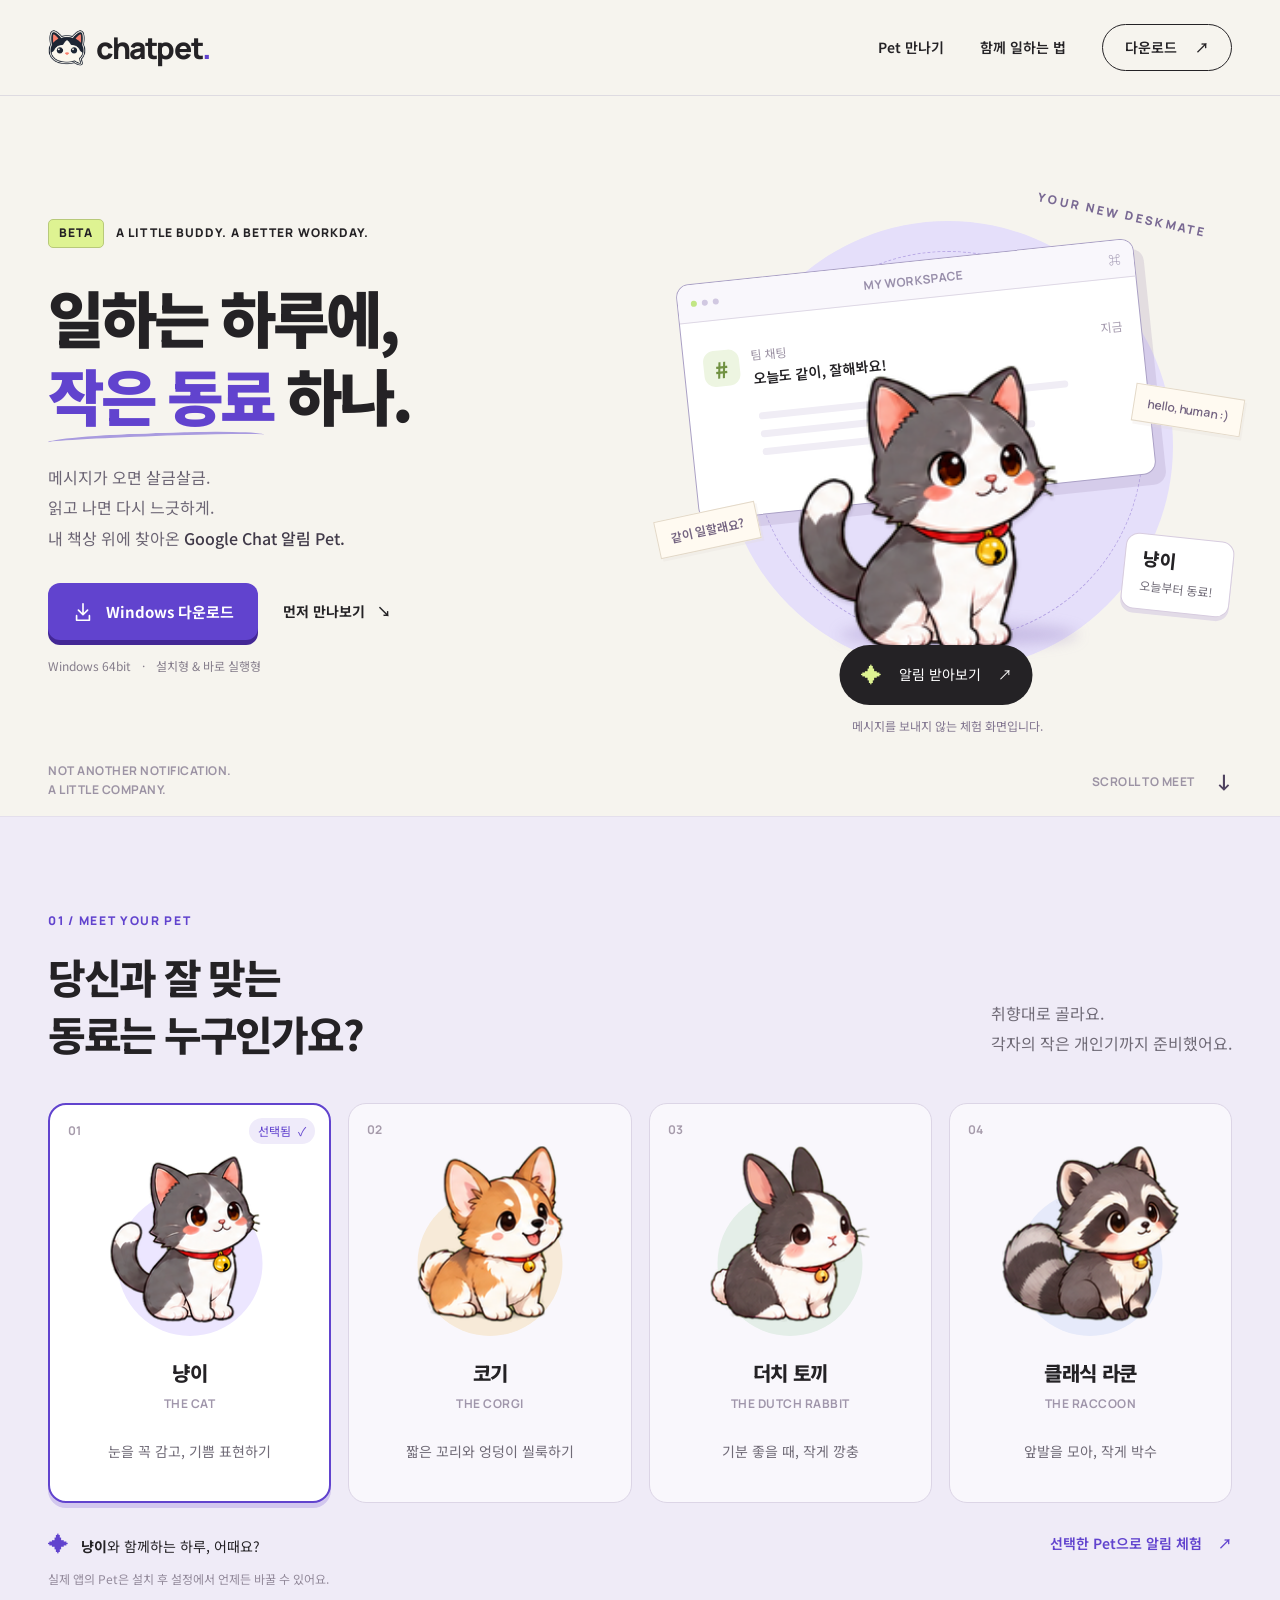
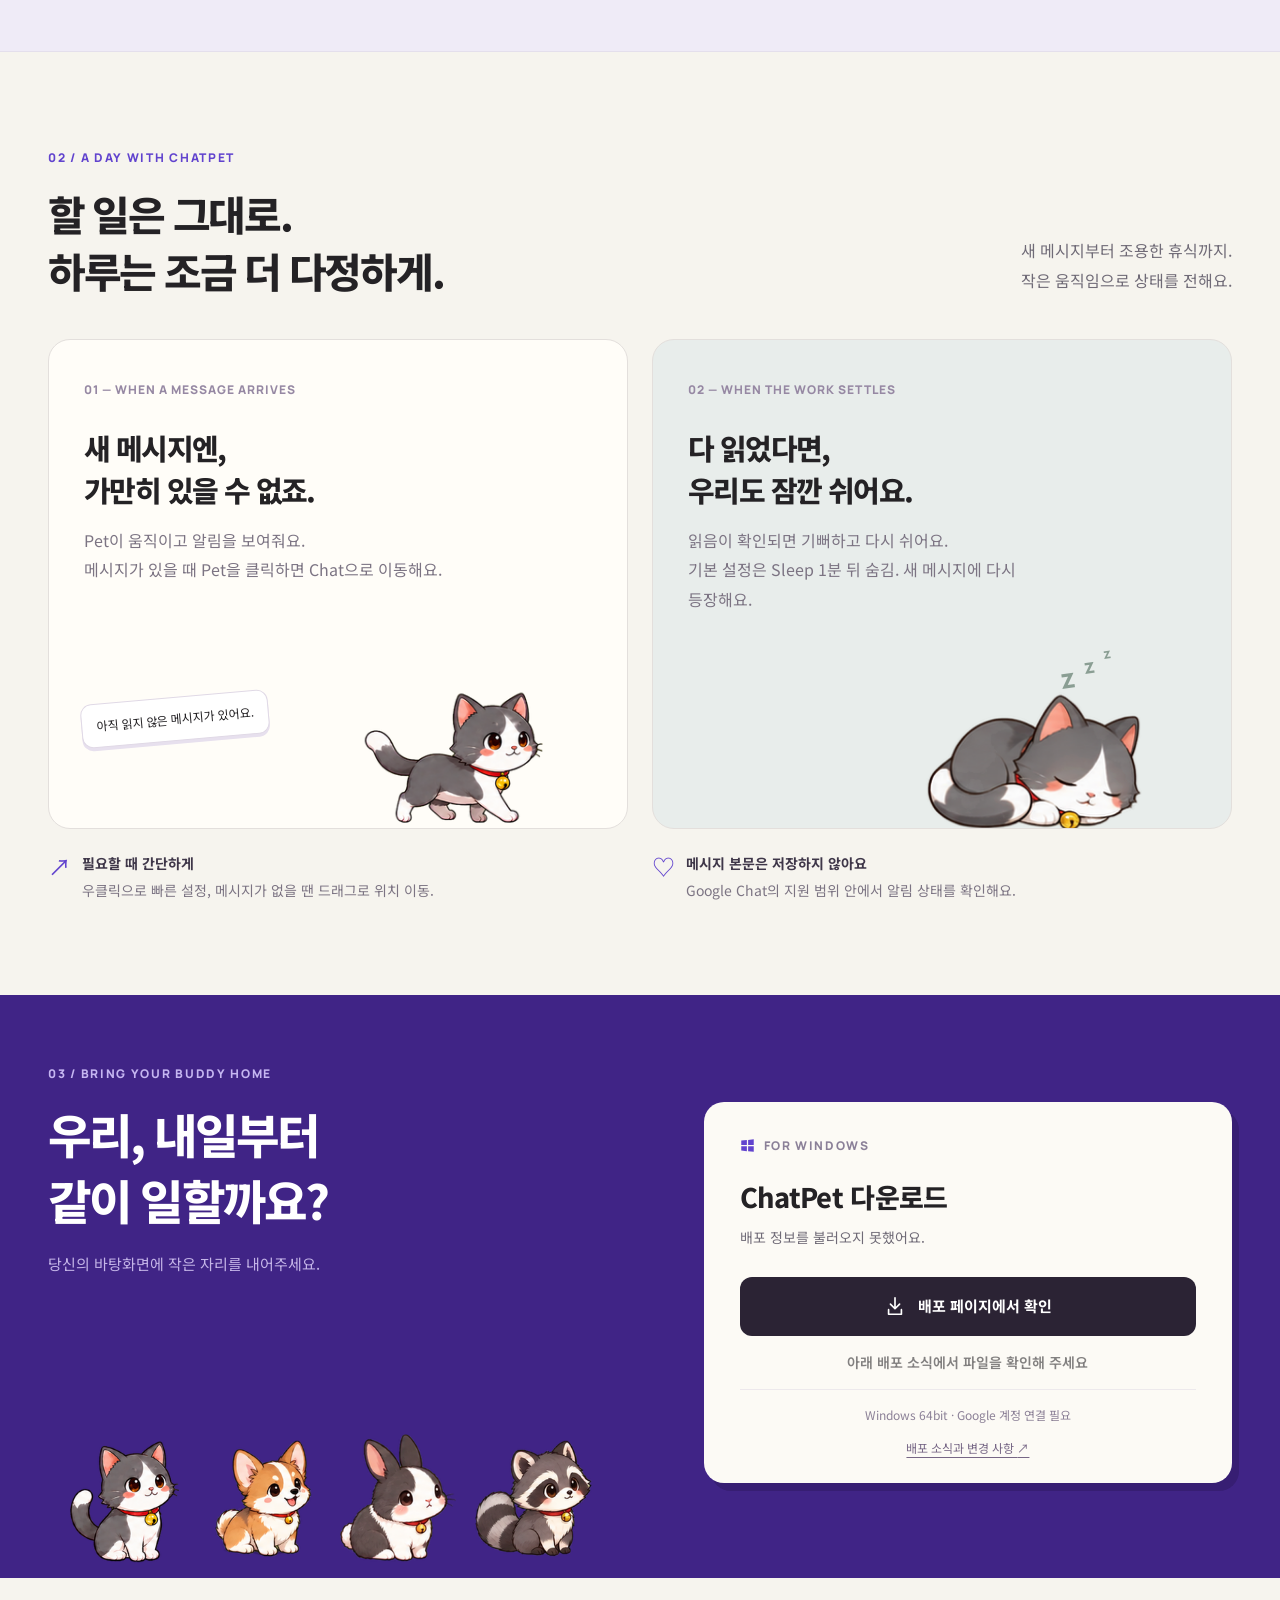
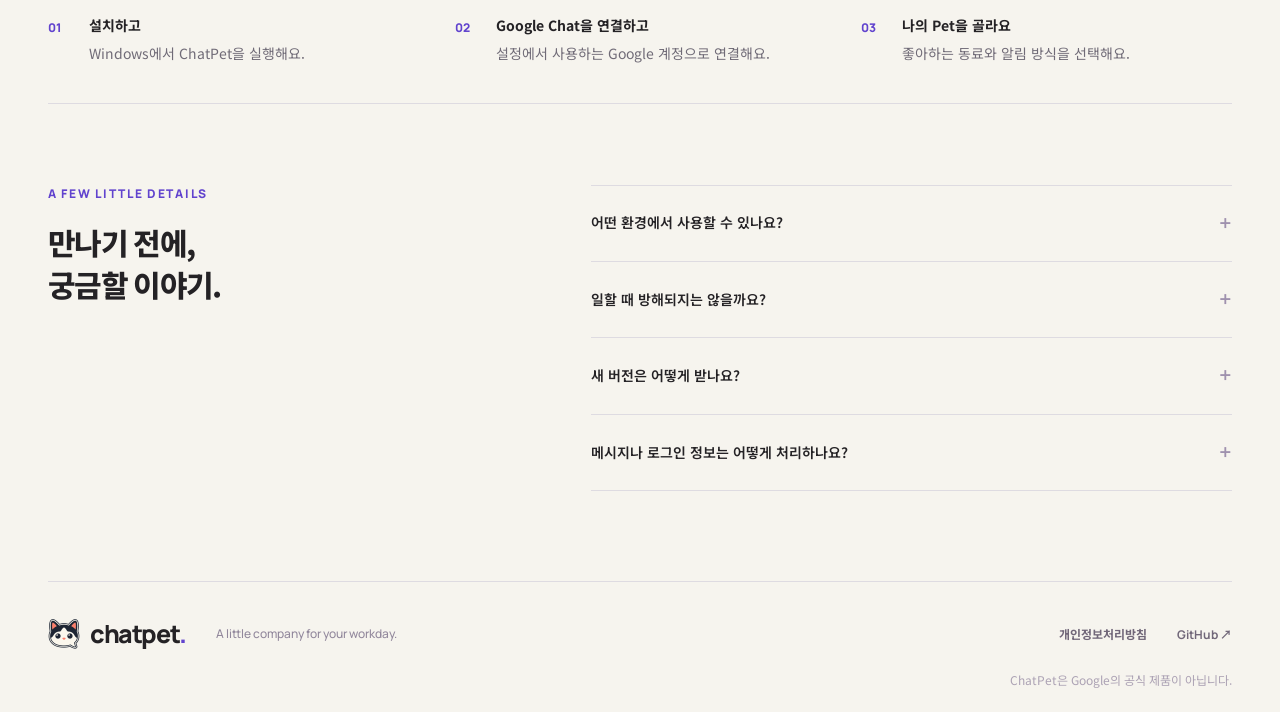
==== commit 3e82fc0a: "Link the privacy policy from the ChatPet homepage" ====
--- a/docs/index.html
+++ b/docs/index.html
@@ -80,7 +80,7 @@
     <section class="getting-started wrap" aria-label="시작하는 방법"><div><span>01</span><h3>설치하고</h3><p>Windows에서 ChatPet을 실행해요.</p></div><div><span>02</span><h3>Google Chat을 연결하고</h3><p>설정에서 사용하는 Google 계정으로 연결해요.</p></div><div><span>03</span><h3>나의 Pet을 골라요</h3><p>좋아하는 동료와 알림 방식을 선택해요.</p></div></section>
     <section class="faq-section wrap" aria-labelledby="faq-title"><div><p class="section-kicker">A FEW LITTLE DETAILS</p><h2 id="faq-title">만나기 전에,<br>궁금할 이야기.</h2></div><div class="faq-list"><details><summary>어떤 환경에서 사용할 수 있나요?<span aria-hidden="true">+</span></summary><p>Windows 64비트용 앱입니다. Google Chat 연동은 Google 계정 연결이 필요하며, 조직의 Google Workspace 권한과 Google 검색 API 지원 범위에 따라 사용할 수 있는 알림이 달라질 수 있어요.</p></details><details><summary>일할 때 방해되지는 않을까요?<span aria-hidden="true">+</span></summary><p>알림이 없으면 조용히 쉬고 기본 설정에서는 Sleep 상태가 1분 지속되면 숨습니다. 새 알림에 다시 나타나며, 알림 일시 중지와 움직임 줄이기를 설정할 수 있어요.</p></details><details><summary>새 버전은 어떻게 받나요?<span aria-hidden="true">+</span></summary><p>1.2.14부터 앱 시작 시 새 버전을 확인하고 업데이트할 수 있어요. 1.2.13 이하를 사용 중이라면 기능이 포함된 버전을 한 번 직접 설치해 주세요.</p></details><details><summary>메시지나 로그인 정보는 어떻게 처리하나요?<span aria-hidden="true">+</span></summary><p>앱은 메시지 본문을 저장하지 않습니다. 로그인 정보는 현재 Windows 사용자용으로 암호화해 보관하며, 업데이트 확인에 메시지나 계정 정보를 보내지 않습니다.</p></details></div></section>
   </main>
-  <footer class="site-footer wrap"><a class="brand" href="#home"><img src="assets/ChatPet.ico" width="32" height="32" alt=""><span>chatpet<span class="brand-dot">.</span></span></a><p>A little company for your workday.</p><a href="https://github.com/Yoodaddy0311/chatpet-releases" target="_blank" rel="noopener noreferrer">GitHub <span aria-hidden="true">↗</span></a><span class="footer-fine">ChatPet은 Google의 공식 제품이 아닙니다.</span></footer>
+  <footer class="site-footer wrap"><a class="brand" href="#home"><img src="assets/ChatPet.ico" width="32" height="32" alt=""><span>chatpet<span class="brand-dot">.</span></span></a><p>A little company for your workday.</p><a href="privacy.html">개인정보처리방침</a><a href="https://github.com/Yoodaddy0311/chatpet-releases" target="_blank" rel="noopener noreferrer">GitHub <span aria-hidden="true">↗</span></a><span class="footer-fine">ChatPet은 Google의 공식 제품이 아닙니다.</span></footer>
   <div class="sr-only" id="demo-announcement" role="status"></div>
 </body>
 </html>
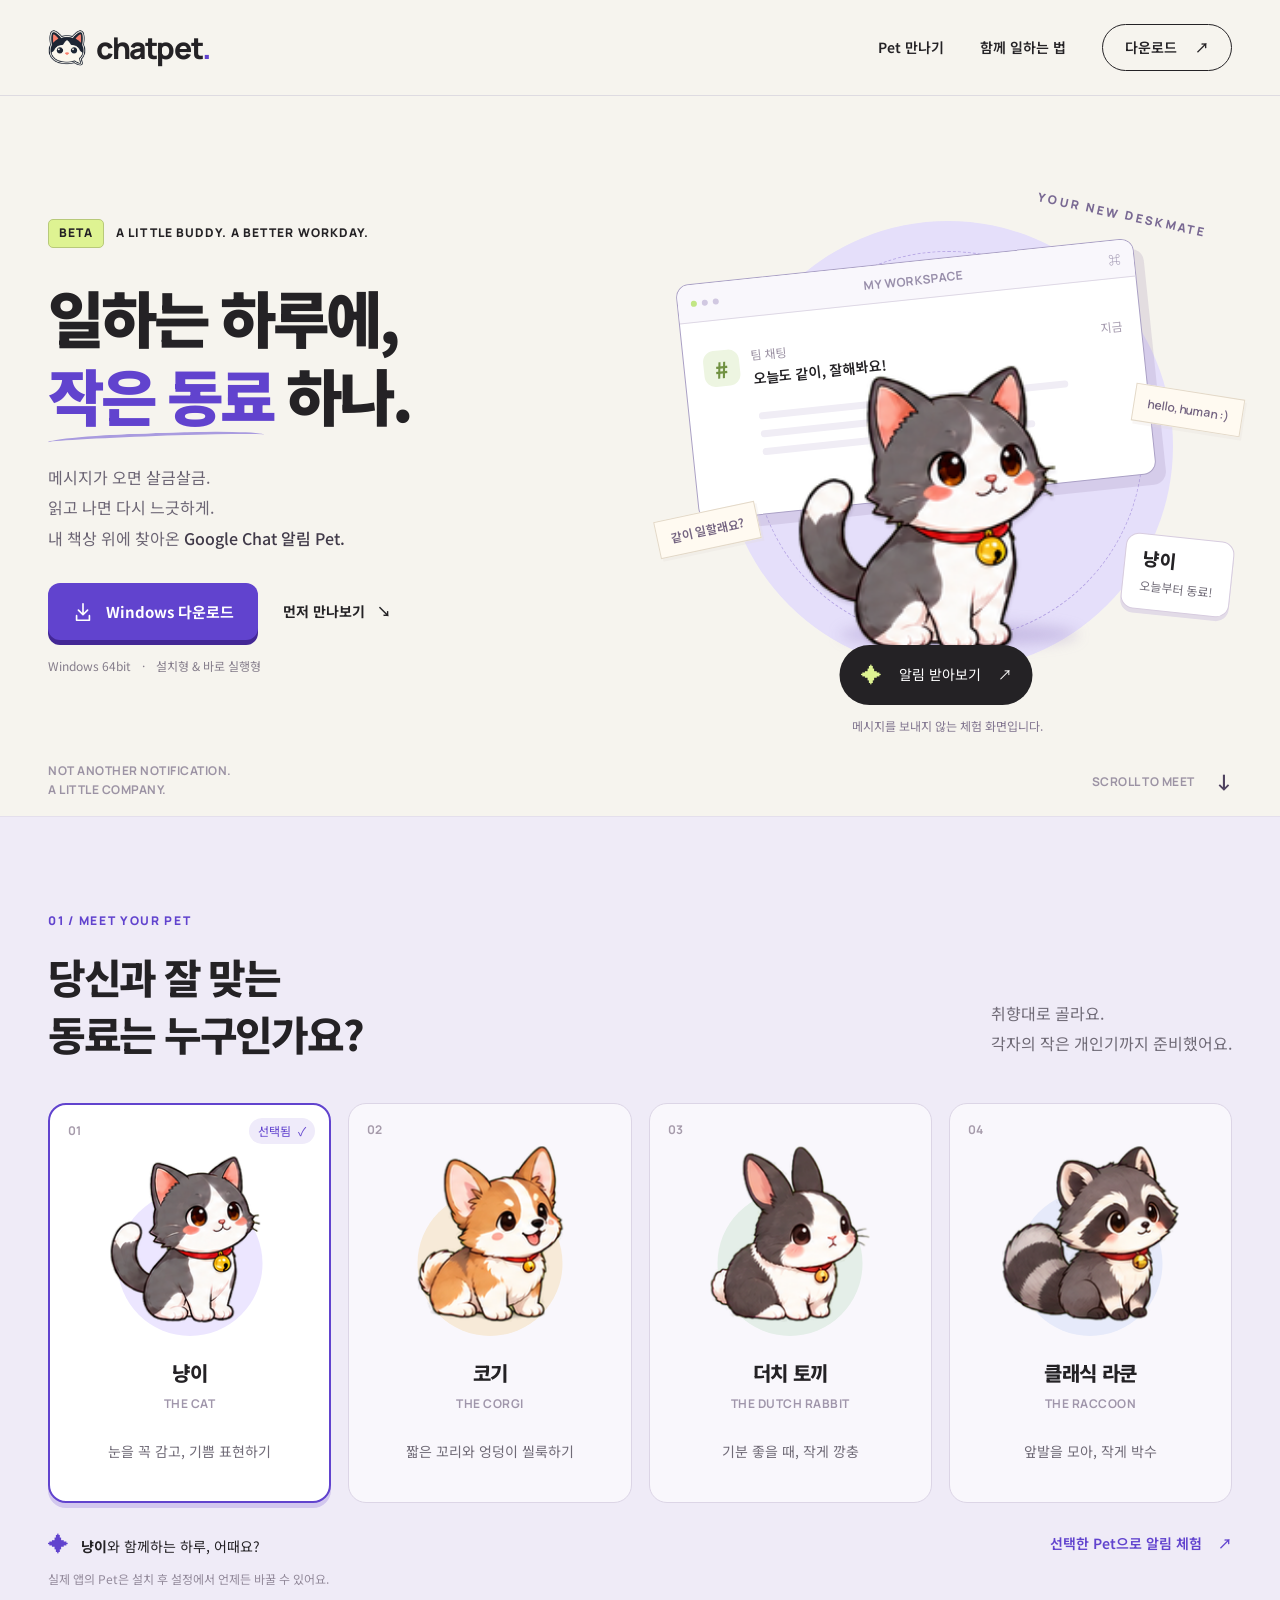
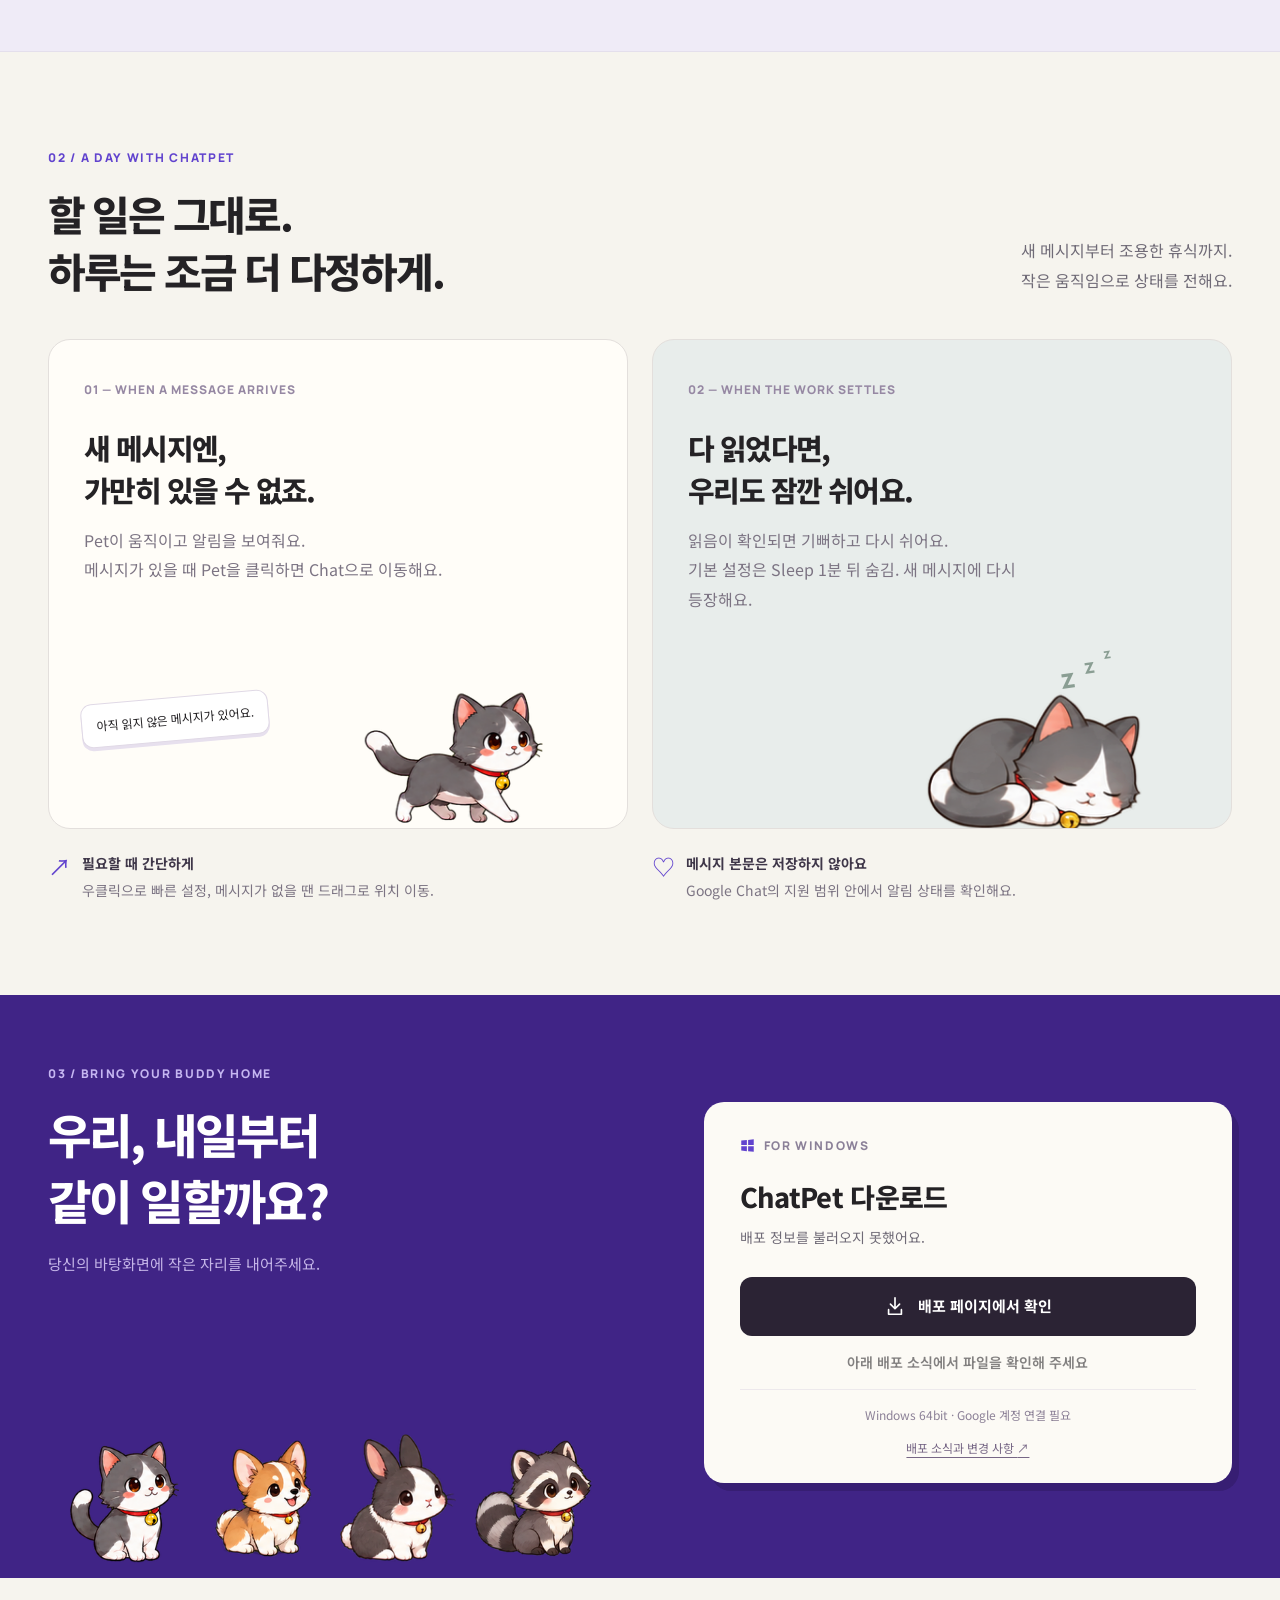
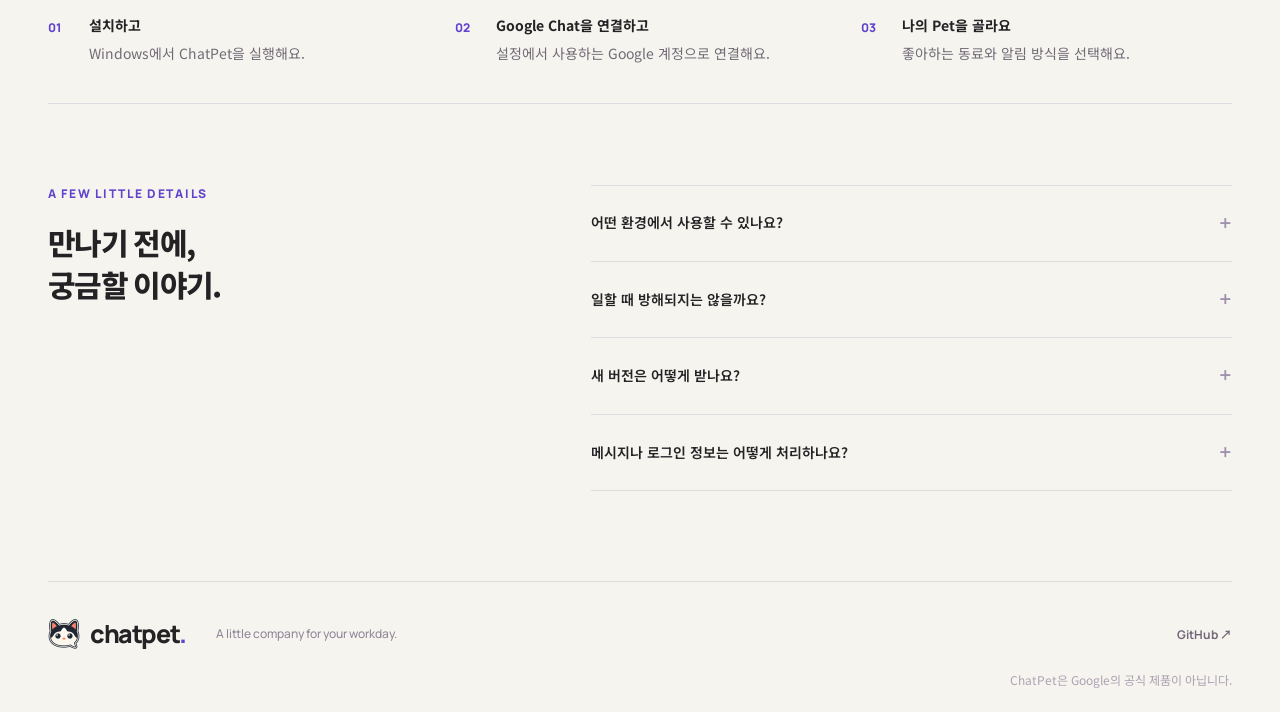
==== commit c8063417: "Keep the homepage links valid while privacy publication awaits approval" ====
--- a/docs/index.html
+++ b/docs/index.html
@@ -80,7 +80,7 @@
     <section class="getting-started wrap" aria-label="시작하는 방법"><div><span>01</span><h3>설치하고</h3><p>Windows에서 ChatPet을 실행해요.</p></div><div><span>02</span><h3>Google Chat을 연결하고</h3><p>설정에서 사용하는 Google 계정으로 연결해요.</p></div><div><span>03</span><h3>나의 Pet을 골라요</h3><p>좋아하는 동료와 알림 방식을 선택해요.</p></div></section>
     <section class="faq-section wrap" aria-labelledby="faq-title"><div><p class="section-kicker">A FEW LITTLE DETAILS</p><h2 id="faq-title">만나기 전에,<br>궁금할 이야기.</h2></div><div class="faq-list"><details><summary>어떤 환경에서 사용할 수 있나요?<span aria-hidden="true">+</span></summary><p>Windows 64비트용 앱입니다. Google Chat 연동은 Google 계정 연결이 필요하며, 조직의 Google Workspace 권한과 Google 검색 API 지원 범위에 따라 사용할 수 있는 알림이 달라질 수 있어요.</p></details><details><summary>일할 때 방해되지는 않을까요?<span aria-hidden="true">+</span></summary><p>알림이 없으면 조용히 쉬고 기본 설정에서는 Sleep 상태가 1분 지속되면 숨습니다. 새 알림에 다시 나타나며, 알림 일시 중지와 움직임 줄이기를 설정할 수 있어요.</p></details><details><summary>새 버전은 어떻게 받나요?<span aria-hidden="true">+</span></summary><p>1.2.14부터 앱 시작 시 새 버전을 확인하고 업데이트할 수 있어요. 1.2.13 이하를 사용 중이라면 기능이 포함된 버전을 한 번 직접 설치해 주세요.</p></details><details><summary>메시지나 로그인 정보는 어떻게 처리하나요?<span aria-hidden="true">+</span></summary><p>앱은 메시지 본문을 저장하지 않습니다. 로그인 정보는 현재 Windows 사용자용으로 암호화해 보관하며, 업데이트 확인에 메시지나 계정 정보를 보내지 않습니다.</p></details></div></section>
   </main>
-  <footer class="site-footer wrap"><a class="brand" href="#home"><img src="assets/ChatPet.ico" width="32" height="32" alt=""><span>chatpet<span class="brand-dot">.</span></span></a><p>A little company for your workday.</p><a href="privacy.html">개인정보처리방침</a><a href="https://github.com/Yoodaddy0311/chatpet-releases" target="_blank" rel="noopener noreferrer">GitHub <span aria-hidden="true">↗</span></a><span class="footer-fine">ChatPet은 Google의 공식 제품이 아닙니다.</span></footer>
+  <footer class="site-footer wrap"><a class="brand" href="#home"><img src="assets/ChatPet.ico" width="32" height="32" alt=""><span>chatpet<span class="brand-dot">.</span></span></a><p>A little company for your workday.</p><a href="https://github.com/Yoodaddy0311/chatpet-releases" target="_blank" rel="noopener noreferrer">GitHub <span aria-hidden="true">↗</span></a><span class="footer-fine">ChatPet은 Google의 공식 제품이 아닙니다.</span></footer>
   <div class="sr-only" id="demo-announcement" role="status"></div>
 </body>
 </html>
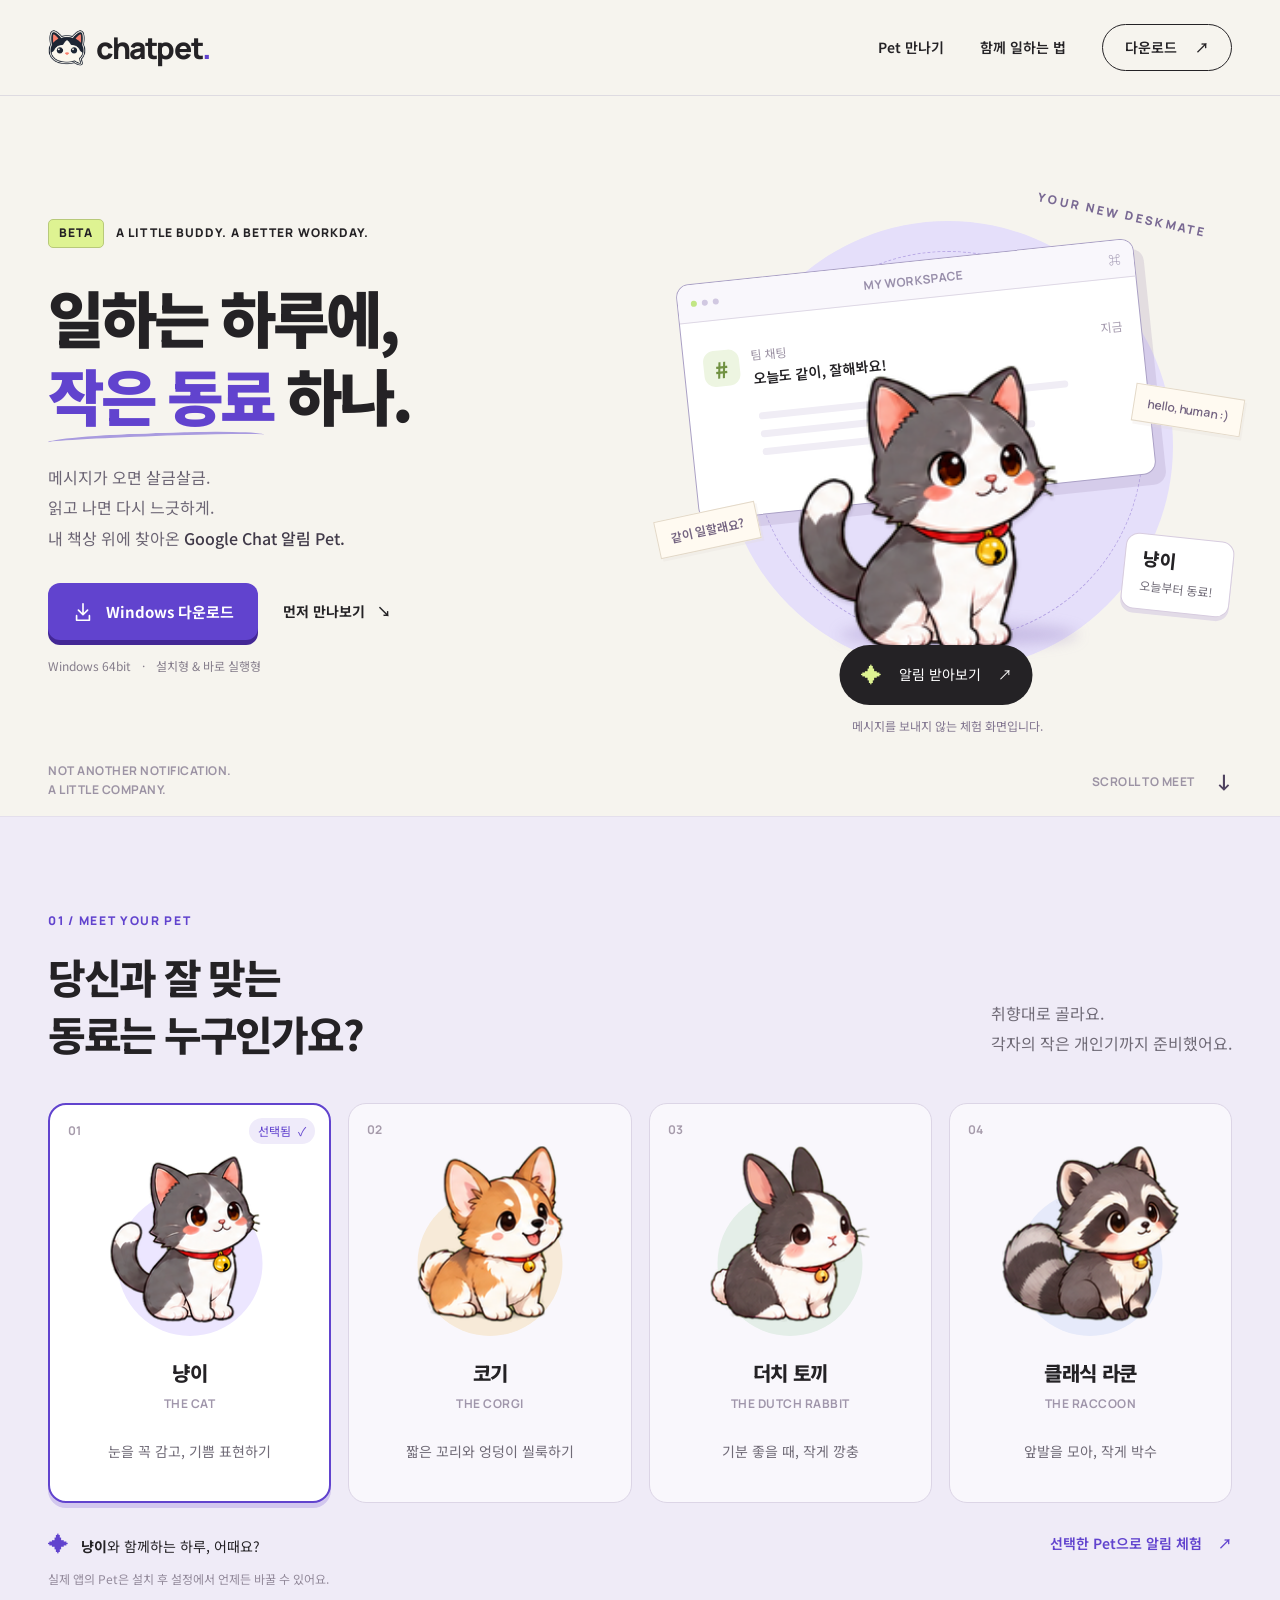
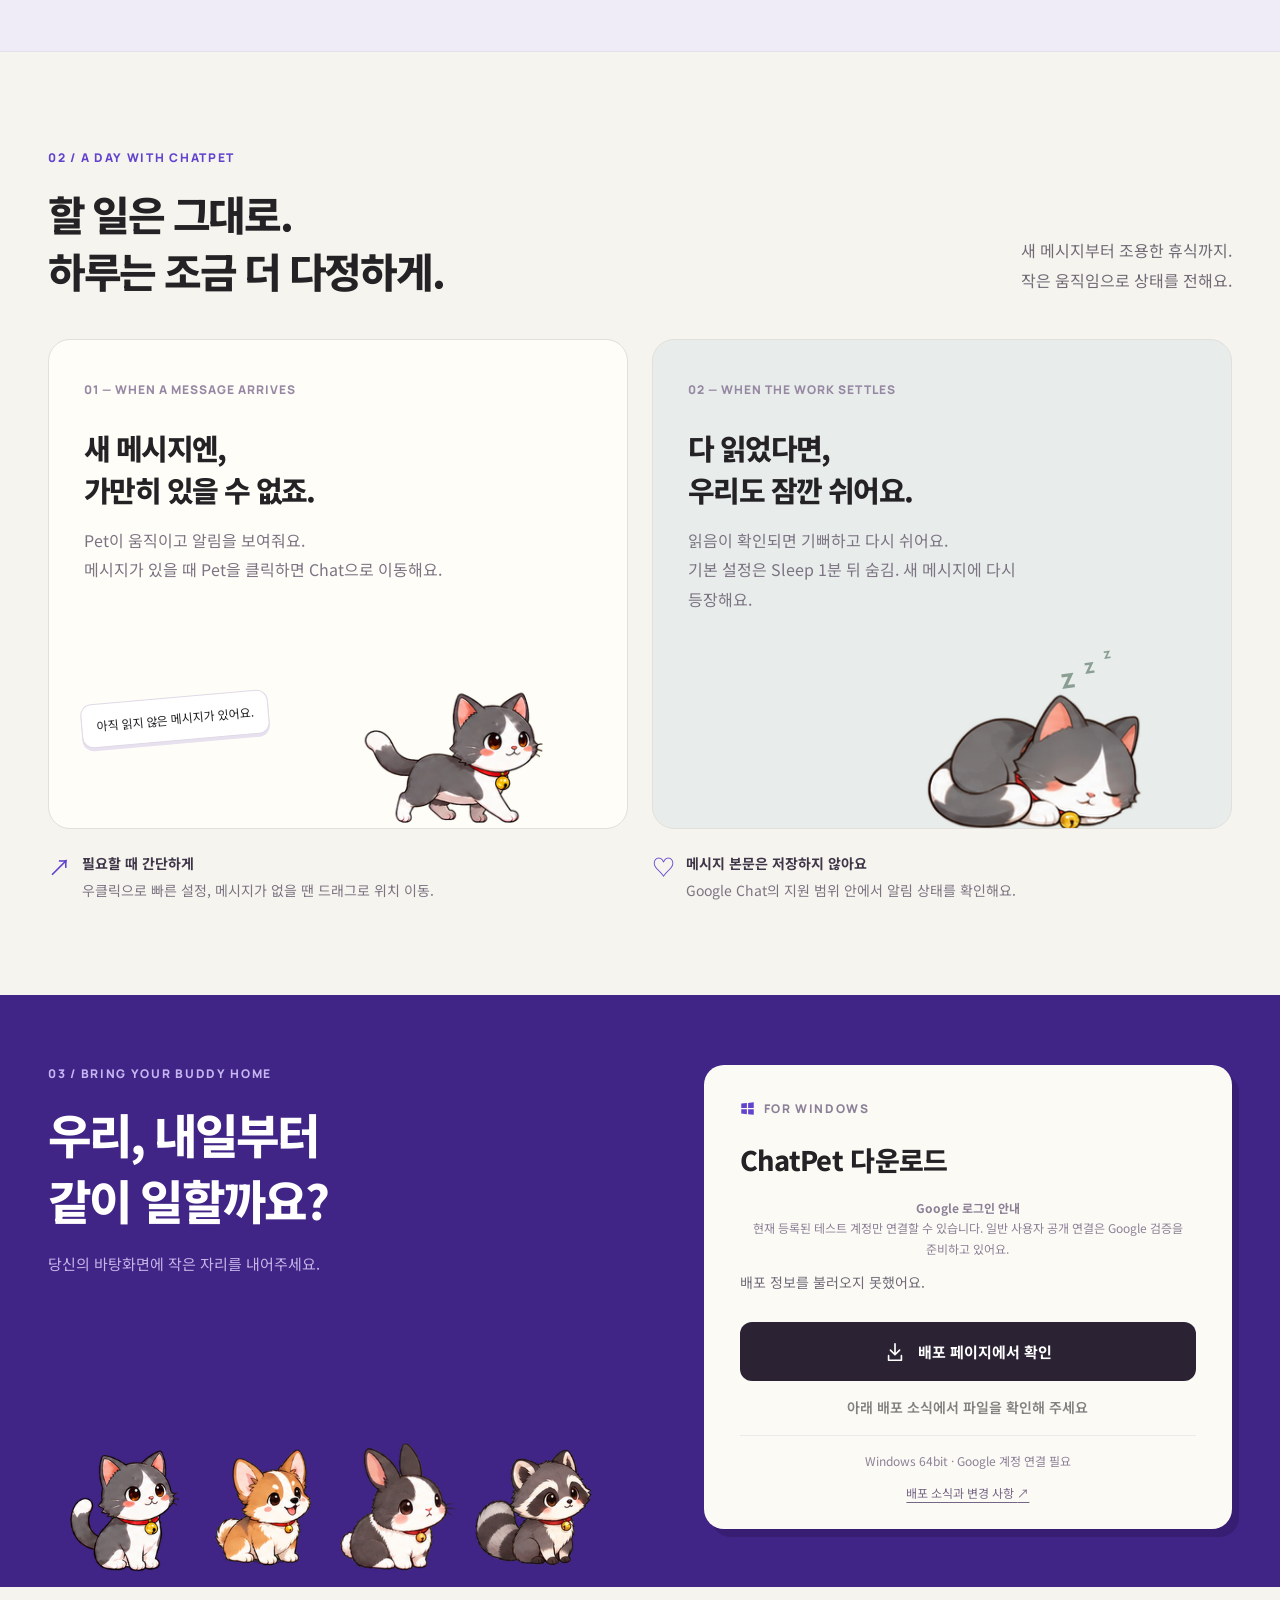
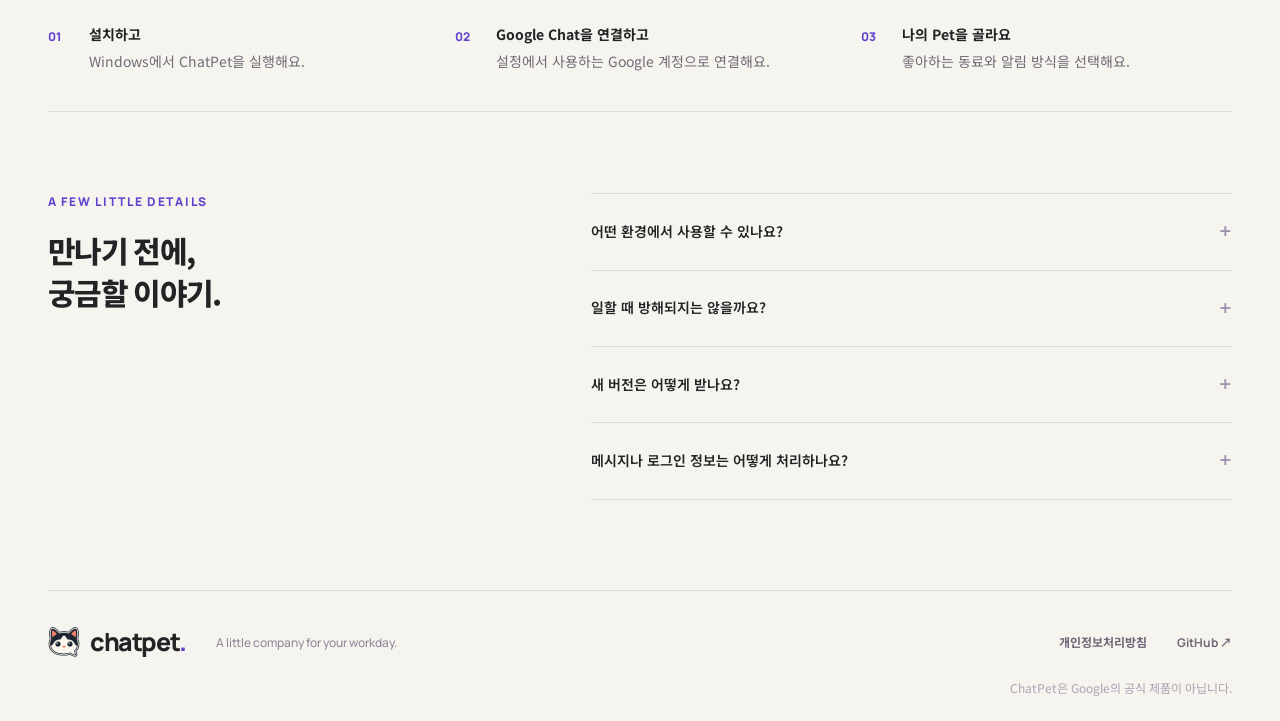
==== commit 5023478e: "Link approved privacy policy and clarify current Google login availability" ====
--- a/docs/index.html
+++ b/docs/index.html
@@ -73,14 +73,14 @@
     <section class="download-section" id="download" aria-labelledby="download-title">
       <div class="download-shell wrap">
         <div class="download-copy"><p class="section-kicker">03 / BRING YOUR BUDDY HOME</p><h2 id="download-title">우리, 내일부터<br>같이 일할까요?</h2><p>당신의 바탕화면에 작은 자리를 내어주세요.</p><div class="download-pets" aria-hidden="true"><img src="assets/cat-idle.png" alt="" width="320" height="320" loading="lazy"><img src="assets/dog-idle.png" alt="" width="320" height="320" loading="lazy"><img src="assets/rabbit-idle.png" alt="" width="320" height="320" loading="lazy"><img src="assets/raccoon-idle.png" alt="" width="320" height="320" loading="lazy"></div></div>
-        <div class="download-card"><span class="download-os"><svg viewBox="0 0 24 24" aria-hidden="true"><path d="m2 4 9-1v8H2zm11-1 9-1v9h-9zM2 13h9v8l-9-1zm11 0h9v9l-9-1z"/></svg>FOR WINDOWS</span><h3>ChatPet 다운로드</h3><div class="release-status" id="release-status" role="status">공개 배포 상태를 확인하고 있어요.</div><a id="installer-download" class="button button-dark download-link is-disabled" aria-disabled="true" tabindex="-1"><svg aria-hidden="true" viewBox="0 0 24 24"><path d="M12 3v12m-5-5 5 5 5-5M5 16v5h14v-5"/></svg><span>배포 확인 중</span></a><a id="portable-download" class="portable-link is-disabled" aria-disabled="true" tabindex="-1">설치 없이 바로 실행하기 <span aria-hidden="true">↗</span></a><p class="download-meta" id="download-meta">Windows 64bit · Google 계정 연결 필요</p><a class="release-link" href="https://github.com/Yoodaddy0311/chatpet-releases/releases" target="_blank" rel="noopener noreferrer">배포 소식과 변경 사항 <span aria-hidden="true">↗</span></a><noscript><p>JavaScript 없이 다운로드하려면 위 배포 페이지를 방문하세요.</p></noscript></div>
+        <div class="download-card"><span class="download-os"><svg viewBox="0 0 24 24" aria-hidden="true"><path d="m2 4 9-1v8H2zm11-1 9-1v9h-9zM2 13h9v8l-9-1zm11 0h9v9l-9-1z"/></svg>FOR WINDOWS</span><h3>ChatPet 다운로드</h3><p id="google-login-notice" class="download-meta"><strong>Google 로그인 안내</strong><br>현재 등록된 테스트 계정만 연결할 수 있습니다. 일반 사용자 공개 연결은 Google 검증을 준비하고 있어요.</p><div class="release-status" id="release-status" role="status">공개 배포 상태를 확인하고 있어요.</div><a id="installer-download" class="button button-dark download-link is-disabled" aria-disabled="true" tabindex="-1"><svg aria-hidden="true" viewBox="0 0 24 24"><path d="M12 3v12m-5-5 5 5 5-5M5 16v5h14v-5"/></svg><span>배포 확인 중</span></a><a id="portable-download" class="portable-link is-disabled" aria-disabled="true" tabindex="-1">설치 없이 바로 실행하기 <span aria-hidden="true">↗</span></a><p class="download-meta" id="download-meta">Windows 64bit · Google 계정 연결 필요</p><a class="release-link" href="https://github.com/Yoodaddy0311/chatpet-releases/releases" target="_blank" rel="noopener noreferrer">배포 소식과 변경 사항 <span aria-hidden="true">↗</span></a><noscript><p>JavaScript 없이 다운로드하려면 위 배포 페이지를 방문하세요.</p></noscript></div>
       </div>
     </section>
 
     <section class="getting-started wrap" aria-label="시작하는 방법"><div><span>01</span><h3>설치하고</h3><p>Windows에서 ChatPet을 실행해요.</p></div><div><span>02</span><h3>Google Chat을 연결하고</h3><p>설정에서 사용하는 Google 계정으로 연결해요.</p></div><div><span>03</span><h3>나의 Pet을 골라요</h3><p>좋아하는 동료와 알림 방식을 선택해요.</p></div></section>
     <section class="faq-section wrap" aria-labelledby="faq-title"><div><p class="section-kicker">A FEW LITTLE DETAILS</p><h2 id="faq-title">만나기 전에,<br>궁금할 이야기.</h2></div><div class="faq-list"><details><summary>어떤 환경에서 사용할 수 있나요?<span aria-hidden="true">+</span></summary><p>Windows 64비트용 앱입니다. Google Chat 연동은 Google 계정 연결이 필요하며, 조직의 Google Workspace 권한과 Google 검색 API 지원 범위에 따라 사용할 수 있는 알림이 달라질 수 있어요.</p></details><details><summary>일할 때 방해되지는 않을까요?<span aria-hidden="true">+</span></summary><p>알림이 없으면 조용히 쉬고 기본 설정에서는 Sleep 상태가 1분 지속되면 숨습니다. 새 알림에 다시 나타나며, 알림 일시 중지와 움직임 줄이기를 설정할 수 있어요.</p></details><details><summary>새 버전은 어떻게 받나요?<span aria-hidden="true">+</span></summary><p>1.2.14부터 앱 시작 시 새 버전을 확인하고 업데이트할 수 있어요. 1.2.13 이하를 사용 중이라면 기능이 포함된 버전을 한 번 직접 설치해 주세요.</p></details><details><summary>메시지나 로그인 정보는 어떻게 처리하나요?<span aria-hidden="true">+</span></summary><p>앱은 메시지 본문을 저장하지 않습니다. 로그인 정보는 현재 Windows 사용자용으로 암호화해 보관하며, 업데이트 확인에 메시지나 계정 정보를 보내지 않습니다.</p></details></div></section>
   </main>
-  <footer class="site-footer wrap"><a class="brand" href="#home"><img src="assets/ChatPet.ico" width="32" height="32" alt=""><span>chatpet<span class="brand-dot">.</span></span></a><p>A little company for your workday.</p><a href="https://github.com/Yoodaddy0311/chatpet-releases" target="_blank" rel="noopener noreferrer">GitHub <span aria-hidden="true">↗</span></a><span class="footer-fine">ChatPet은 Google의 공식 제품이 아닙니다.</span></footer>
+  <footer class="site-footer wrap"><a class="brand" href="#home"><img src="assets/ChatPet.ico" width="32" height="32" alt=""><span>chatpet<span class="brand-dot">.</span></span></a><p>A little company for your workday.</p><a href="privacy.html">개인정보처리방침</a><a href="https://github.com/Yoodaddy0311/chatpet-releases" target="_blank" rel="noopener noreferrer">GitHub <span aria-hidden="true">↗</span></a><span class="footer-fine">ChatPet은 Google의 공식 제품이 아닙니다.</span></footer>
   <div class="sr-only" id="demo-announcement" role="status"></div>
 </body>
 </html>
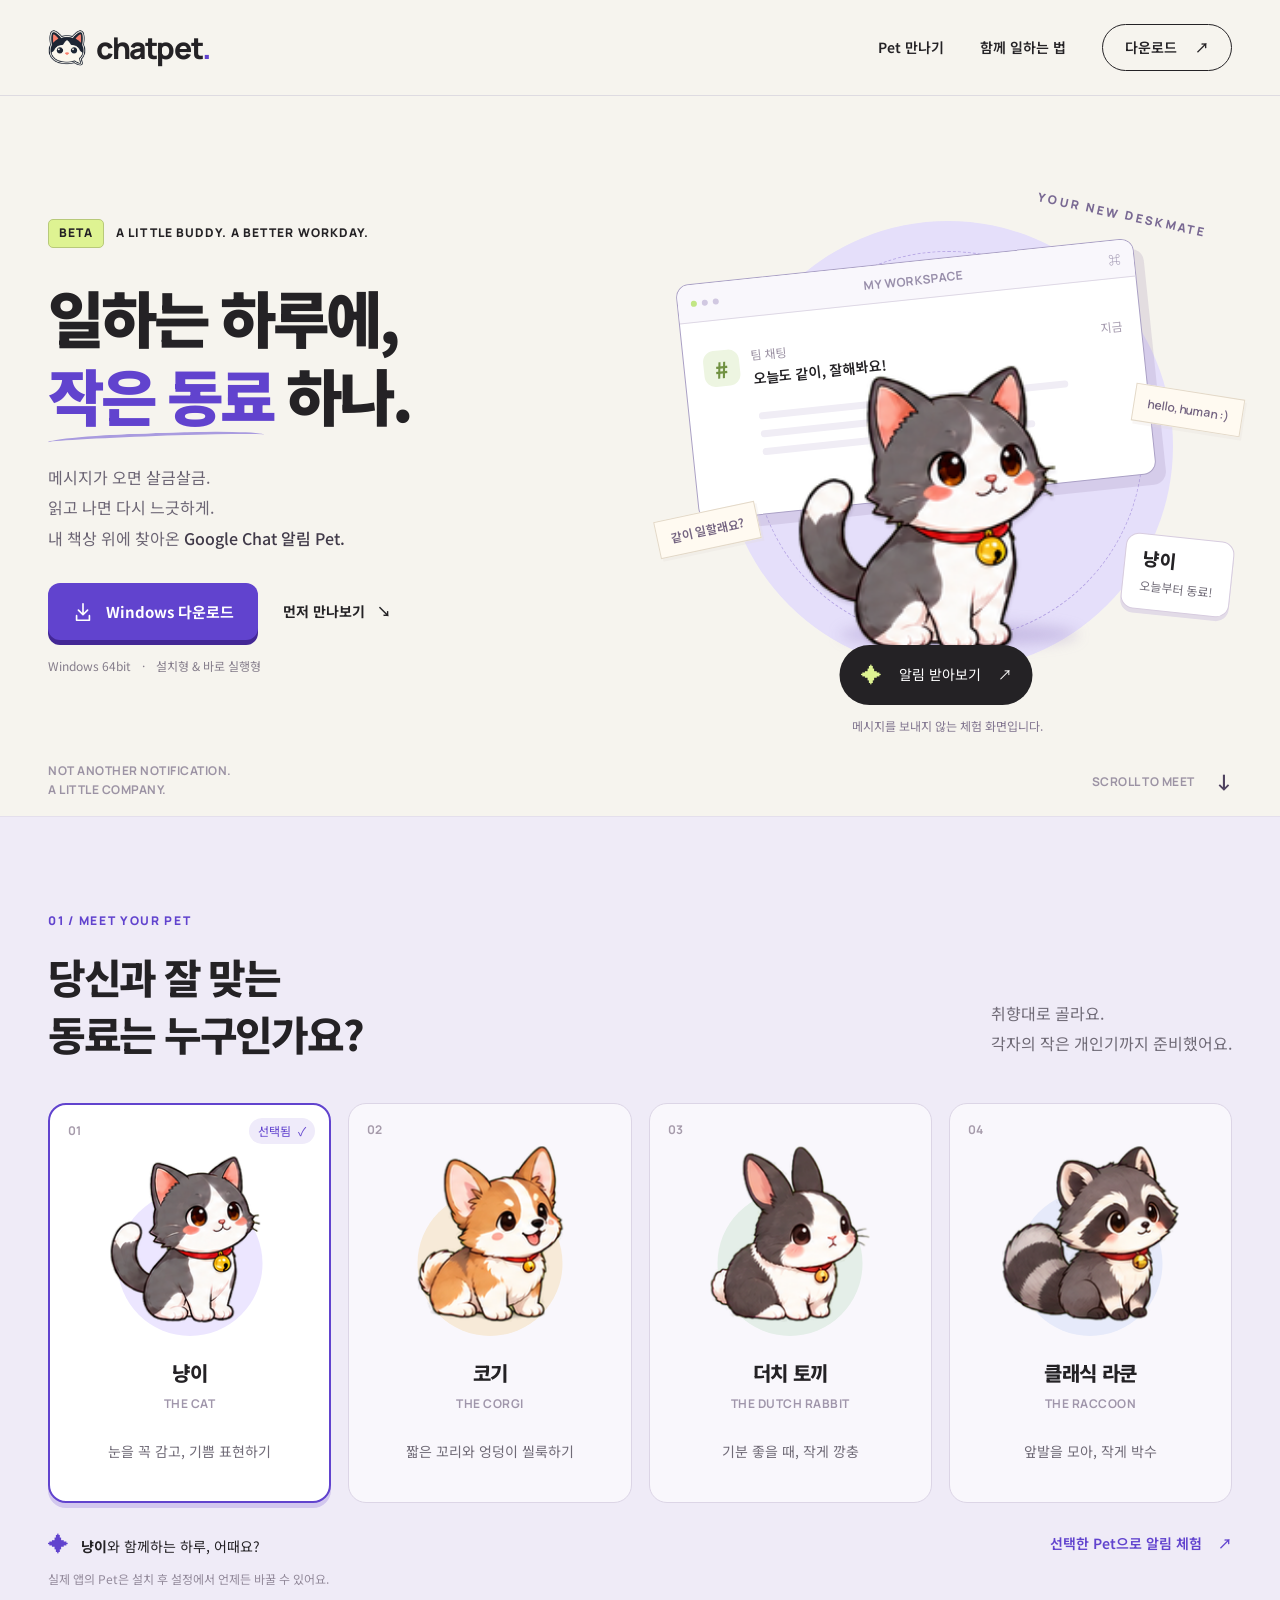
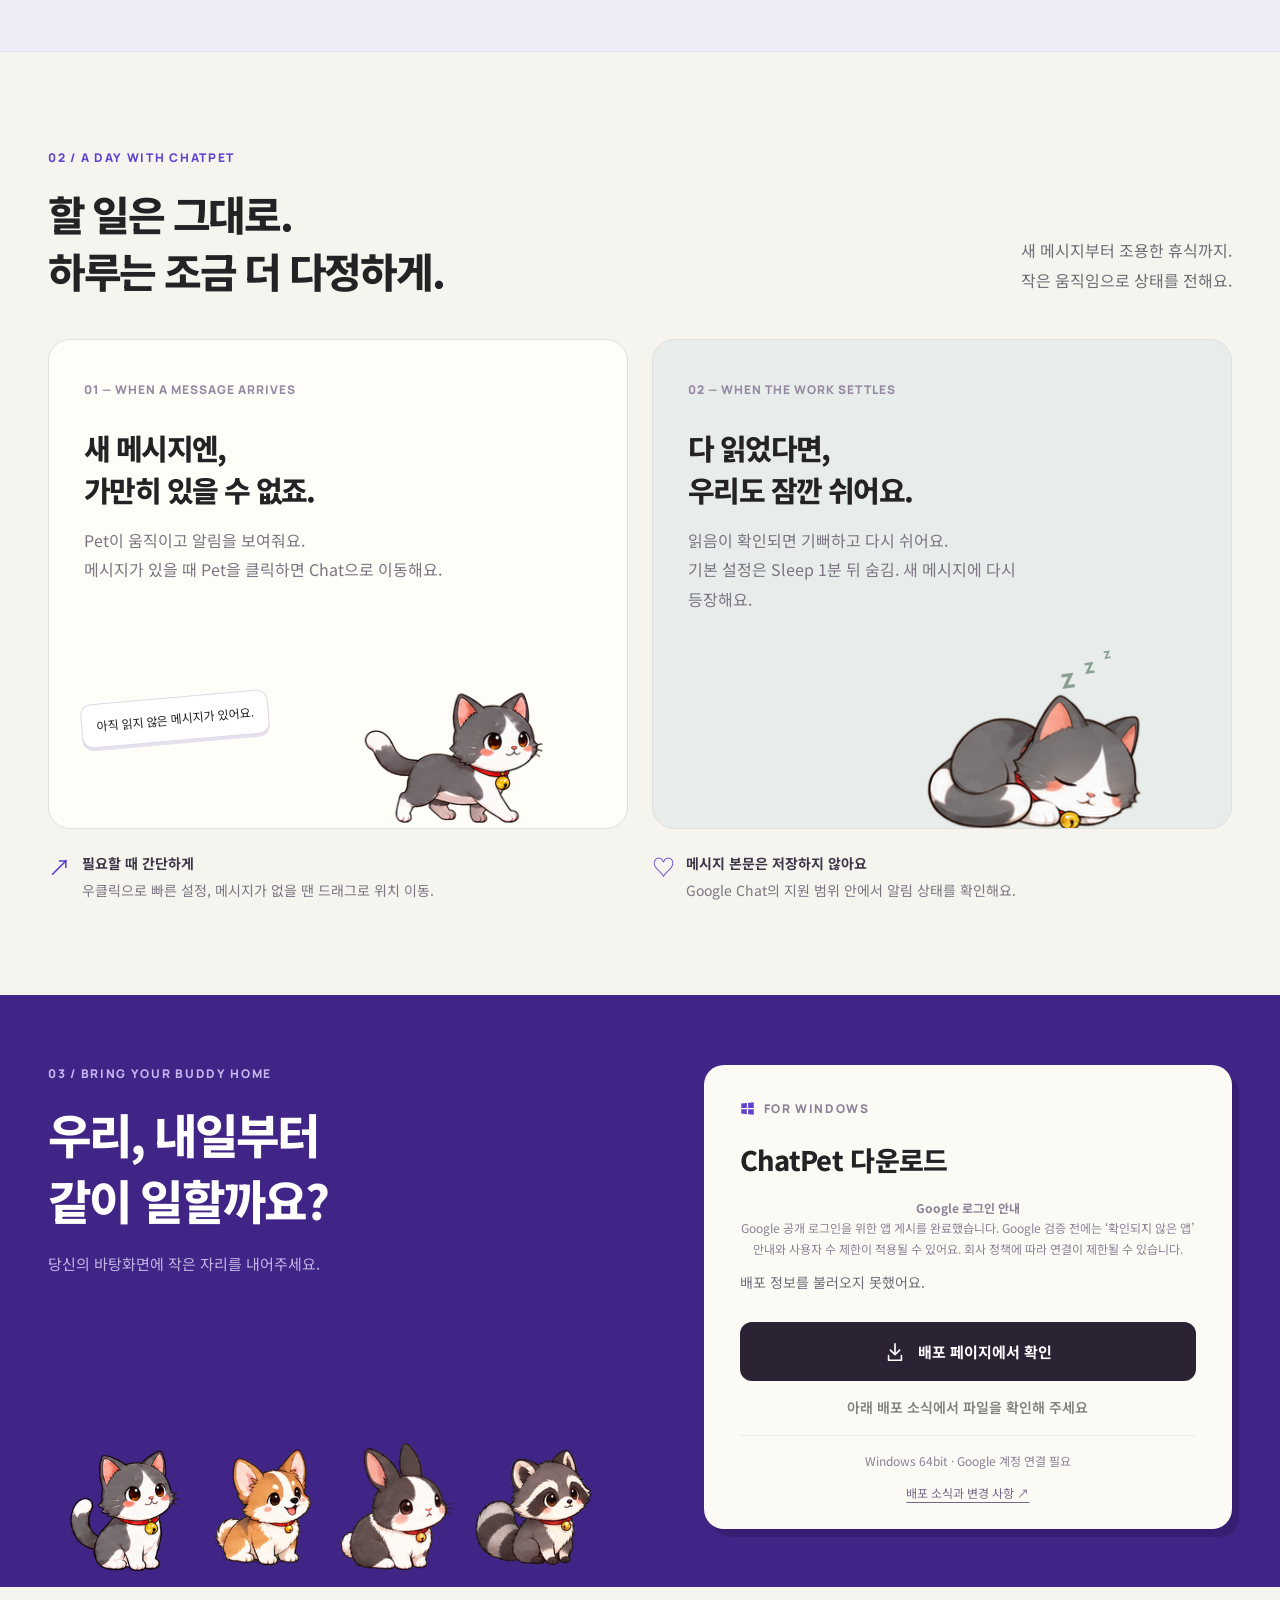
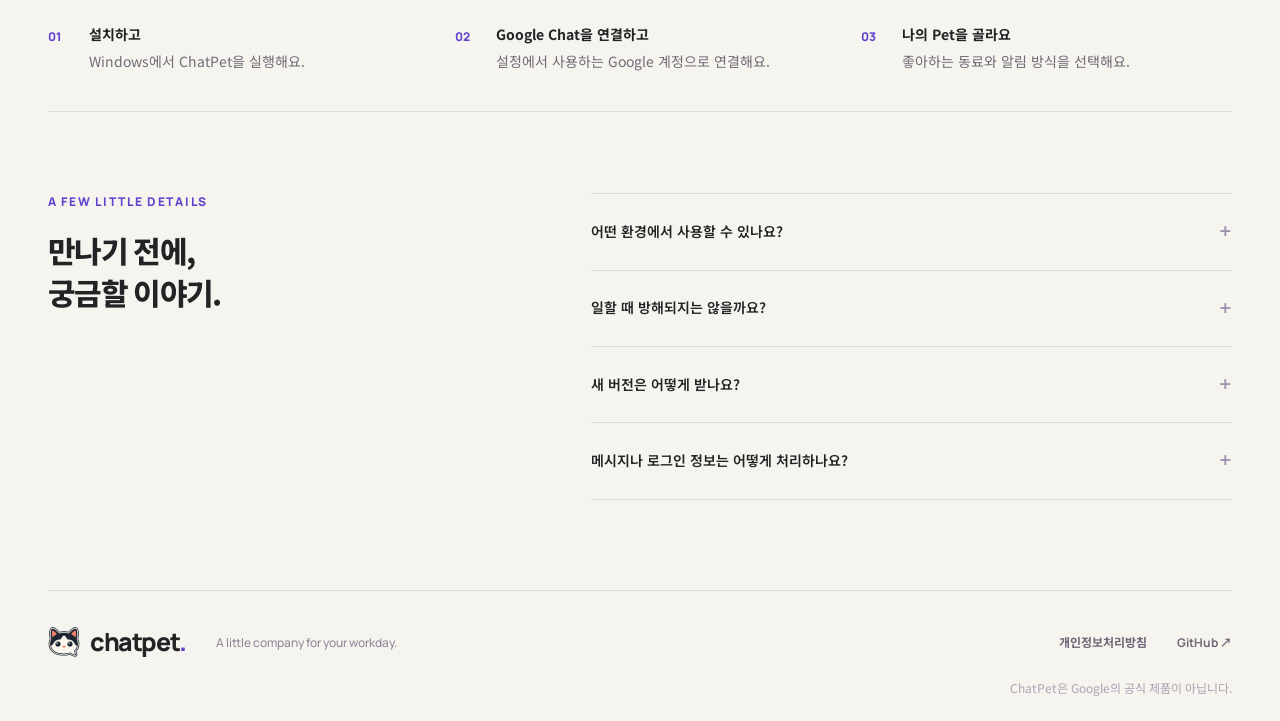
==== commit 741671fe: "Reflect Google production publishing and pending verification limits" ====
--- a/docs/index.html
+++ b/docs/index.html
@@ -73,7 +73,7 @@
     <section class="download-section" id="download" aria-labelledby="download-title">
       <div class="download-shell wrap">
         <div class="download-copy"><p class="section-kicker">03 / BRING YOUR BUDDY HOME</p><h2 id="download-title">우리, 내일부터<br>같이 일할까요?</h2><p>당신의 바탕화면에 작은 자리를 내어주세요.</p><div class="download-pets" aria-hidden="true"><img src="assets/cat-idle.png" alt="" width="320" height="320" loading="lazy"><img src="assets/dog-idle.png" alt="" width="320" height="320" loading="lazy"><img src="assets/rabbit-idle.png" alt="" width="320" height="320" loading="lazy"><img src="assets/raccoon-idle.png" alt="" width="320" height="320" loading="lazy"></div></div>
-        <div class="download-card"><span class="download-os"><svg viewBox="0 0 24 24" aria-hidden="true"><path d="m2 4 9-1v8H2zm11-1 9-1v9h-9zM2 13h9v8l-9-1zm11 0h9v9l-9-1z"/></svg>FOR WINDOWS</span><h3>ChatPet 다운로드</h3><p id="google-login-notice" class="download-meta"><strong>Google 로그인 안내</strong><br>현재 등록된 테스트 계정만 연결할 수 있습니다. 일반 사용자 공개 연결은 Google 검증을 준비하고 있어요.</p><div class="release-status" id="release-status" role="status">공개 배포 상태를 확인하고 있어요.</div><a id="installer-download" class="button button-dark download-link is-disabled" aria-disabled="true" tabindex="-1"><svg aria-hidden="true" viewBox="0 0 24 24"><path d="M12 3v12m-5-5 5 5 5-5M5 16v5h14v-5"/></svg><span>배포 확인 중</span></a><a id="portable-download" class="portable-link is-disabled" aria-disabled="true" tabindex="-1">설치 없이 바로 실행하기 <span aria-hidden="true">↗</span></a><p class="download-meta" id="download-meta">Windows 64bit · Google 계정 연결 필요</p><a class="release-link" href="https://github.com/Yoodaddy0311/chatpet-releases/releases" target="_blank" rel="noopener noreferrer">배포 소식과 변경 사항 <span aria-hidden="true">↗</span></a><noscript><p>JavaScript 없이 다운로드하려면 위 배포 페이지를 방문하세요.</p></noscript></div>
+        <div class="download-card"><span class="download-os"><svg viewBox="0 0 24 24" aria-hidden="true"><path d="m2 4 9-1v8H2zm11-1 9-1v9h-9zM2 13h9v8l-9-1zm11 0h9v9l-9-1z"/></svg>FOR WINDOWS</span><h3>ChatPet 다운로드</h3><p id="google-login-notice" class="download-meta"><strong>Google 로그인 안내</strong><br>Google 공개 로그인을 위한 앱 게시를 완료했습니다. Google 검증 전에는 ‘확인되지 않은 앱’ 안내와 사용자 수 제한이 적용될 수 있어요. 회사 정책에 따라 연결이 제한될 수 있습니다.</p><div class="release-status" id="release-status" role="status">공개 배포 상태를 확인하고 있어요.</div><a id="installer-download" class="button button-dark download-link is-disabled" aria-disabled="true" tabindex="-1"><svg aria-hidden="true" viewBox="0 0 24 24"><path d="M12 3v12m-5-5 5 5 5-5M5 16v5h14v-5"/></svg><span>배포 확인 중</span></a><a id="portable-download" class="portable-link is-disabled" aria-disabled="true" tabindex="-1">설치 없이 바로 실행하기 <span aria-hidden="true">↗</span></a><p class="download-meta" id="download-meta">Windows 64bit · Google 계정 연결 필요</p><a class="release-link" href="https://github.com/Yoodaddy0311/chatpet-releases/releases" target="_blank" rel="noopener noreferrer">배포 소식과 변경 사항 <span aria-hidden="true">↗</span></a><noscript><p>JavaScript 없이 다운로드하려면 위 배포 페이지를 방문하세요.</p></noscript></div>
       </div>
     </section>
 
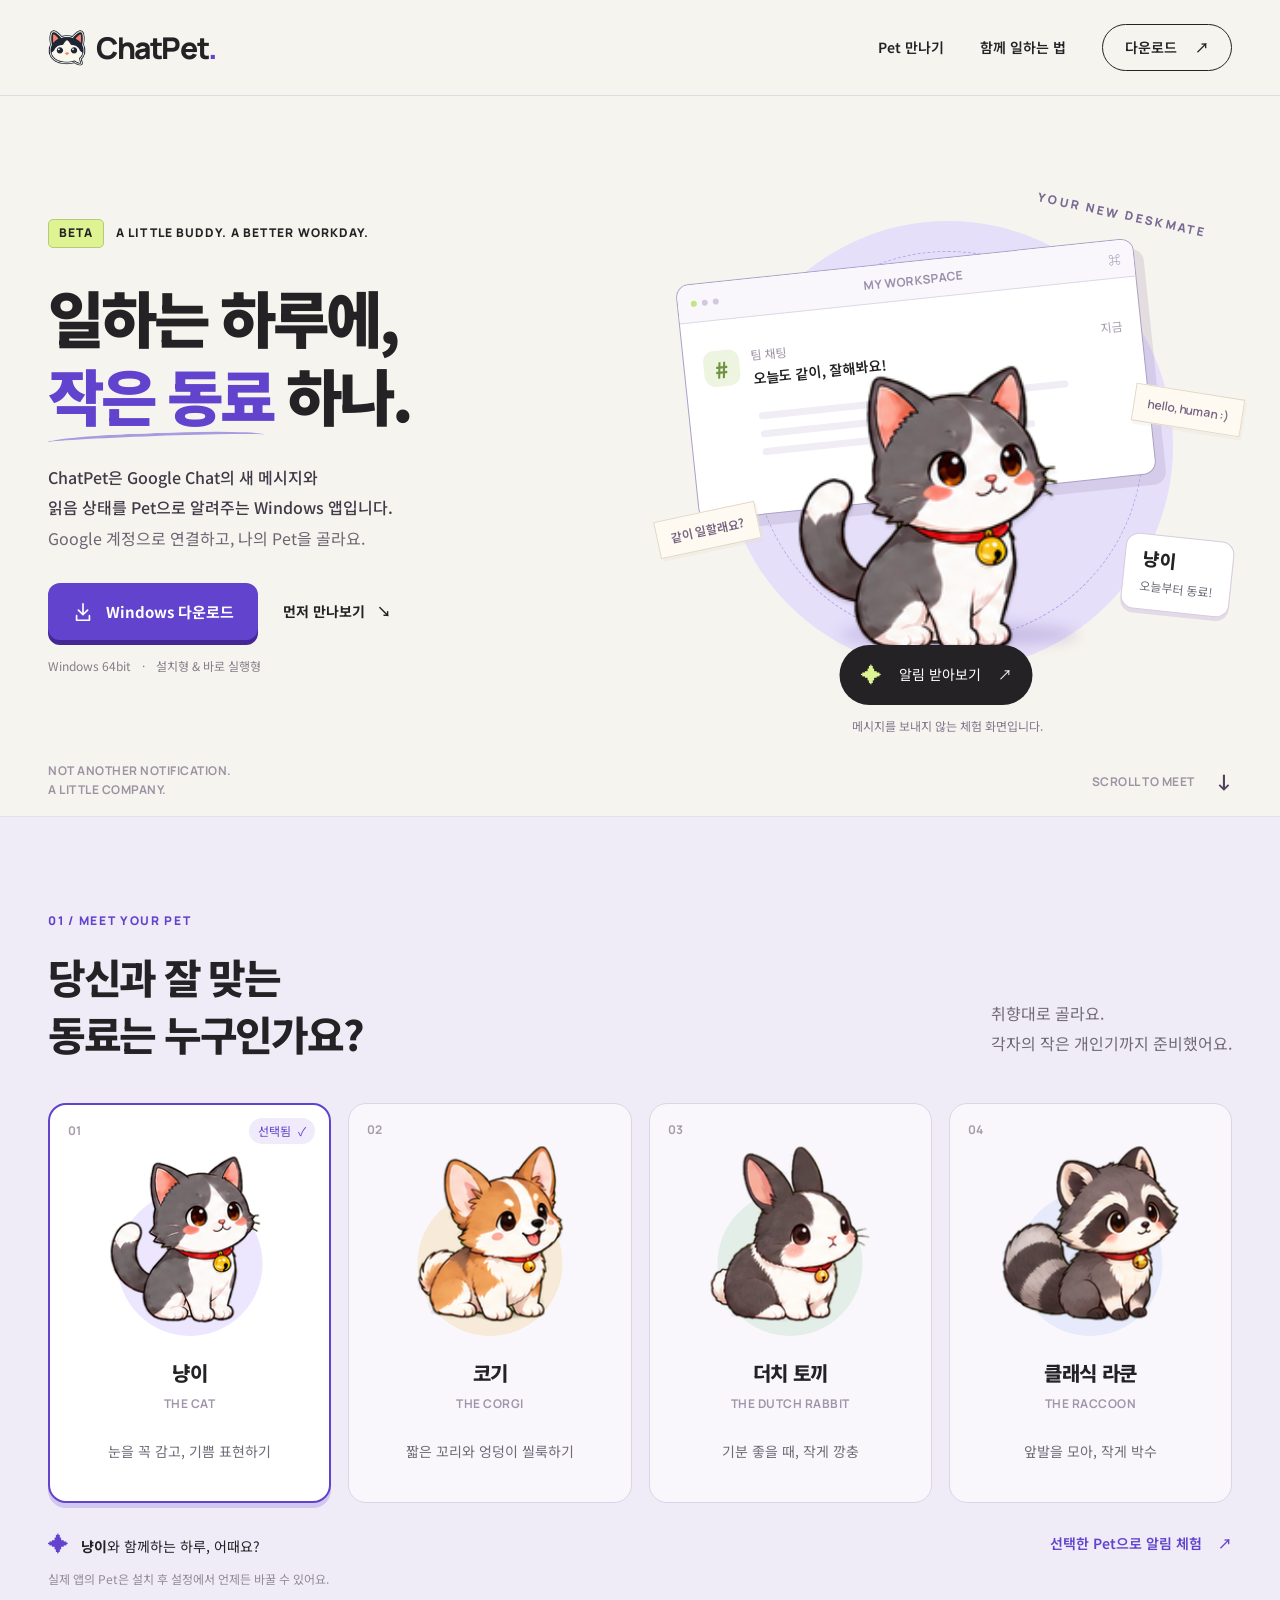
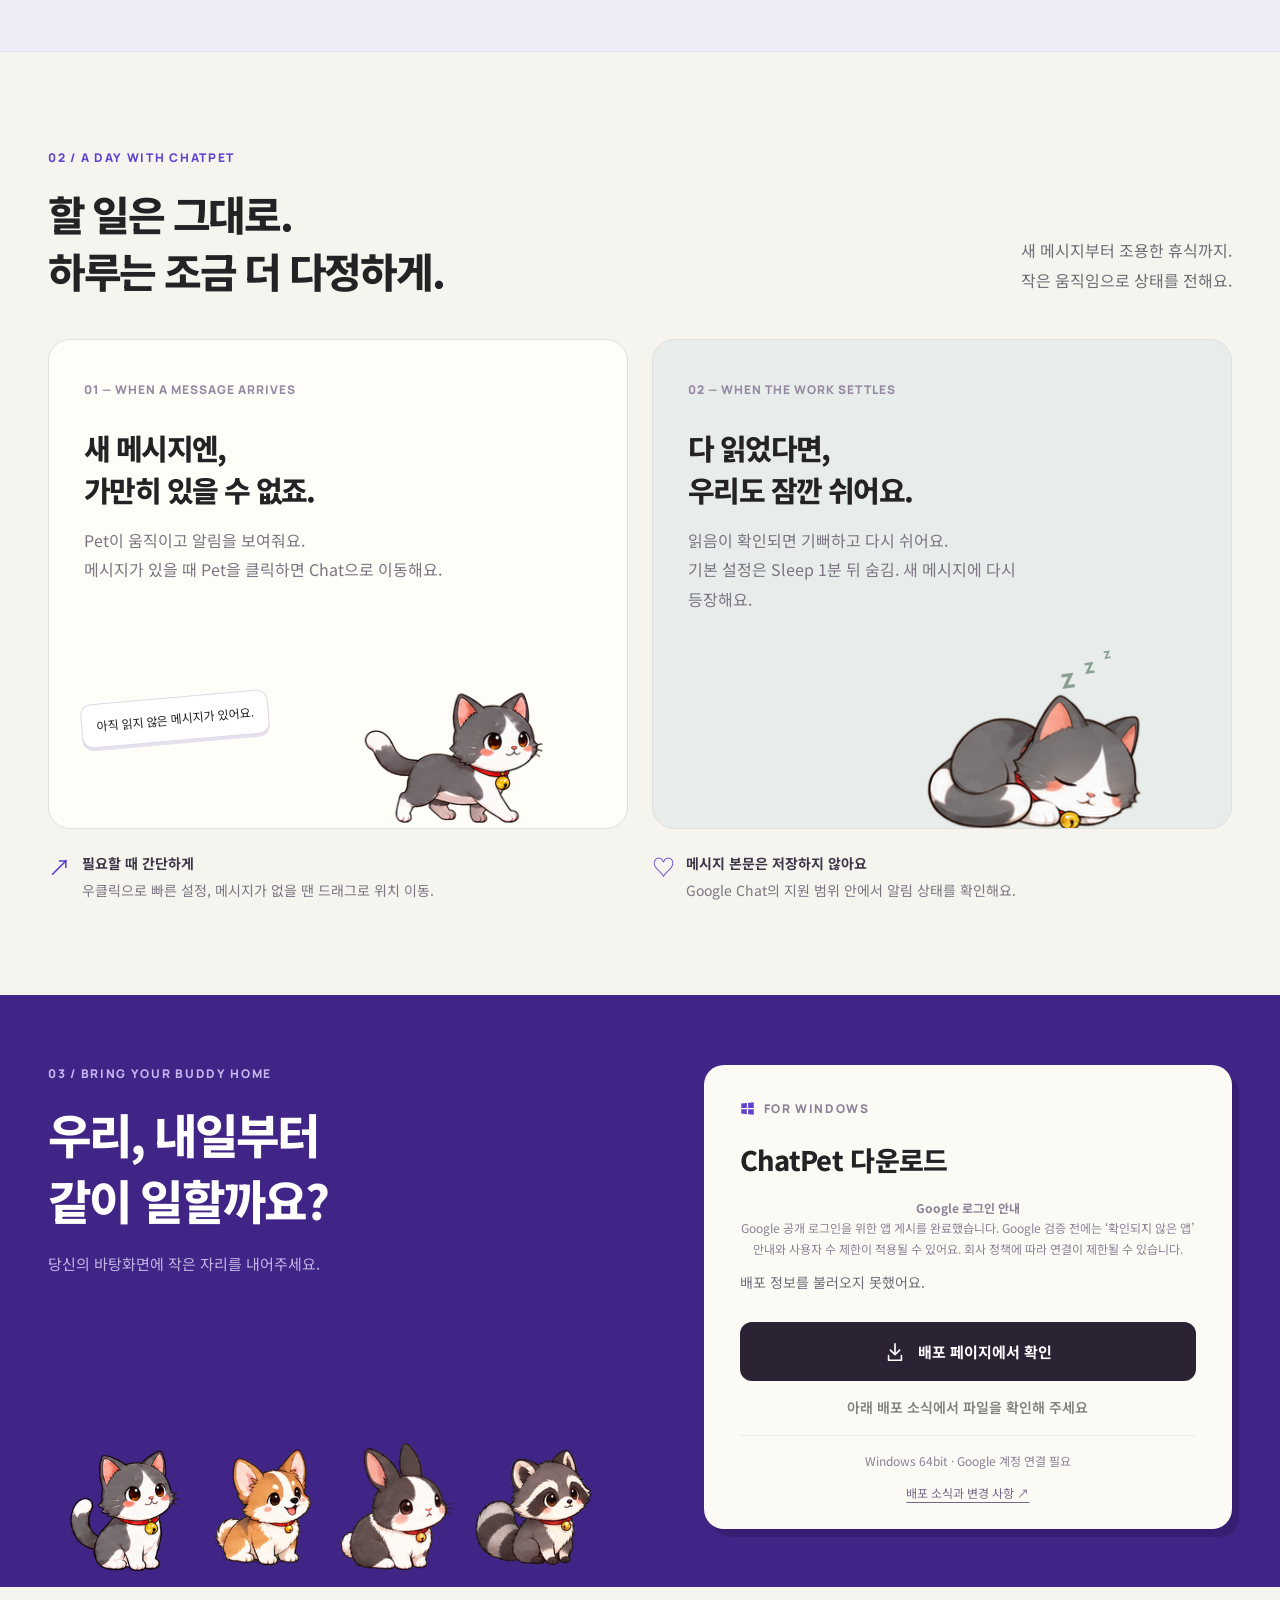
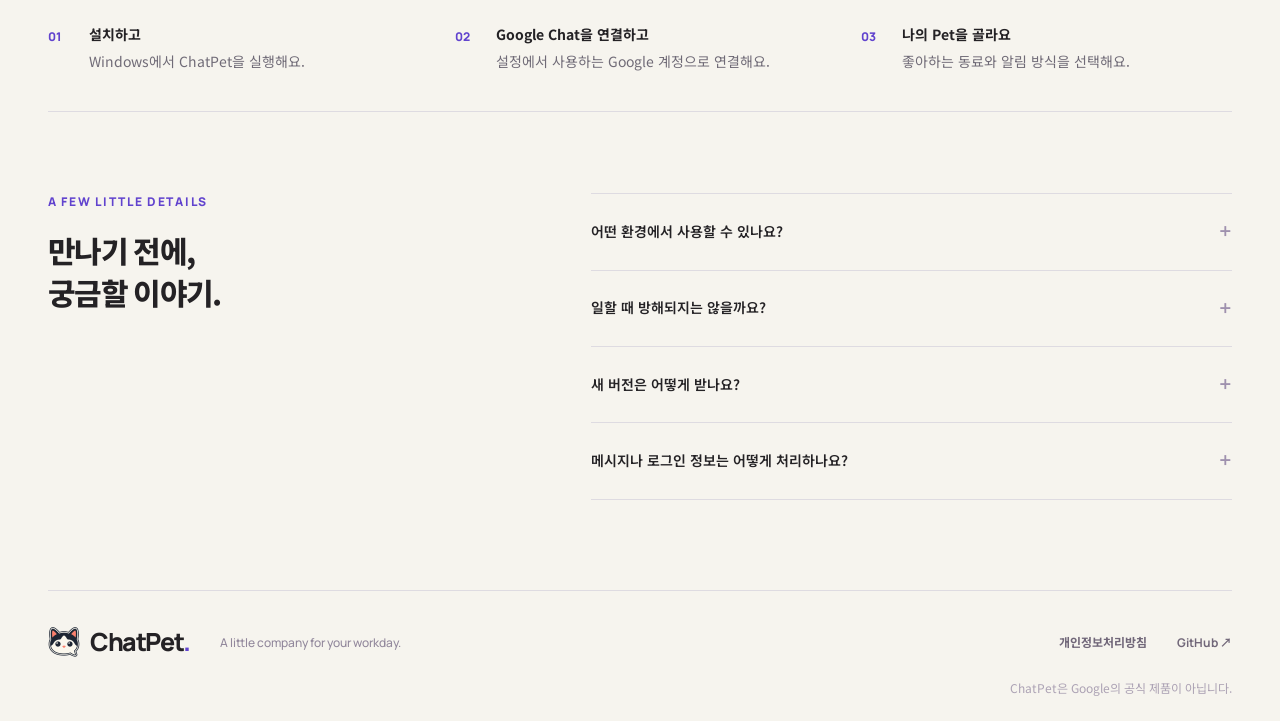
==== commit 3f3772be: "Clarify ChatPet purpose and add Google website ownership verification" ====
--- a/docs/index.html
+++ b/docs/index.html
@@ -2,6 +2,7 @@
 <html lang="ko">
 <head>
   <meta charset="utf-8">
+  <meta name="google-site-verification" content="lzd5cxmIrYaoYa7zkCgvCVk5QeDZY3I85OazmHiKf8c" />
   <meta name="viewport" content="width=device-width, initial-scale=1">
   <meta name="theme-color" content="#f6f4ee">
   <meta name="description" content="메시지가 오면 반응하고, 읽고 나면 쉬어 가는 작은 업무 동료. Google Chat 알림 Pet, ChatPet을 만나보세요.">
@@ -16,7 +17,7 @@
 <body>
   <a class="skip-link" href="#main">본문으로 이동</a>
   <header class="site-header">
-    <a class="brand" href="#home" aria-label="ChatPet 처음으로"><img src="assets/ChatPet.ico" width="38" height="38" alt=""><span>chatpet<span class="brand-dot">.</span></span></a>
+    <a class="brand" href="#home" aria-label="ChatPet 처음으로"><img src="assets/ChatPet.ico" width="38" height="38" alt=""><span>ChatPet<span class="brand-dot">.</span></span></a>
     <nav aria-label="주 메뉴"><a href="#meet">Pet 만나기</a><a href="#how">함께 일하는 법</a><a href="#download" class="nav-download">다운로드 <span aria-hidden="true">↗</span></a></nav>
   </header>
   <main id="main">
@@ -24,7 +25,7 @@
       <div class="hero-copy">
         <div class="eyebrow"><span class="beta-tag">BETA</span><span>A LITTLE BUDDY. A BETTER WORKDAY.</span></div>
         <h1 id="hero-title">일하는 하루에,<br><span class="title-accent">작은 동료</span> 하나.</h1>
-        <p class="hero-description">메시지가 오면 살금살금.<br>읽고 나면 다시 느긋하게.<br>내 책상 위에 찾아온 <strong>Google Chat 알림 Pet.</strong></p>
+        <p class="hero-description"><strong>ChatPet은 Google Chat의 새 메시지와<br>읽음 상태를 Pet으로 알려주는 Windows 앱입니다.</strong><br>Google 계정으로 연결하고, 나의 Pet을 골라요.</p>
         <div class="hero-actions"><a class="button button-primary" href="#download"><svg aria-hidden="true" viewBox="0 0 24 24"><path d="M12 3v12m-5-5 5 5 5-5M5 16v5h14v-5"/></svg>Windows 다운로드</a><a class="text-link" href="#meet">먼저 만나보기 <span aria-hidden="true">↘</span></a></div>
         <p class="platform-note">Windows 64bit <span aria-hidden="true">·</span> 설치형 & 바로 실행형</p>
       </div>
@@ -80,7 +81,7 @@
     <section class="getting-started wrap" aria-label="시작하는 방법"><div><span>01</span><h3>설치하고</h3><p>Windows에서 ChatPet을 실행해요.</p></div><div><span>02</span><h3>Google Chat을 연결하고</h3><p>설정에서 사용하는 Google 계정으로 연결해요.</p></div><div><span>03</span><h3>나의 Pet을 골라요</h3><p>좋아하는 동료와 알림 방식을 선택해요.</p></div></section>
     <section class="faq-section wrap" aria-labelledby="faq-title"><div><p class="section-kicker">A FEW LITTLE DETAILS</p><h2 id="faq-title">만나기 전에,<br>궁금할 이야기.</h2></div><div class="faq-list"><details><summary>어떤 환경에서 사용할 수 있나요?<span aria-hidden="true">+</span></summary><p>Windows 64비트용 앱입니다. Google Chat 연동은 Google 계정 연결이 필요하며, 조직의 Google Workspace 권한과 Google 검색 API 지원 범위에 따라 사용할 수 있는 알림이 달라질 수 있어요.</p></details><details><summary>일할 때 방해되지는 않을까요?<span aria-hidden="true">+</span></summary><p>알림이 없으면 조용히 쉬고 기본 설정에서는 Sleep 상태가 1분 지속되면 숨습니다. 새 알림에 다시 나타나며, 알림 일시 중지와 움직임 줄이기를 설정할 수 있어요.</p></details><details><summary>새 버전은 어떻게 받나요?<span aria-hidden="true">+</span></summary><p>1.2.14부터 앱 시작 시 새 버전을 확인하고 업데이트할 수 있어요. 1.2.13 이하를 사용 중이라면 기능이 포함된 버전을 한 번 직접 설치해 주세요.</p></details><details><summary>메시지나 로그인 정보는 어떻게 처리하나요?<span aria-hidden="true">+</span></summary><p>앱은 메시지 본문을 저장하지 않습니다. 로그인 정보는 현재 Windows 사용자용으로 암호화해 보관하며, 업데이트 확인에 메시지나 계정 정보를 보내지 않습니다.</p></details></div></section>
   </main>
-  <footer class="site-footer wrap"><a class="brand" href="#home"><img src="assets/ChatPet.ico" width="32" height="32" alt=""><span>chatpet<span class="brand-dot">.</span></span></a><p>A little company for your workday.</p><a href="privacy.html">개인정보처리방침</a><a href="https://github.com/Yoodaddy0311/chatpet-releases" target="_blank" rel="noopener noreferrer">GitHub <span aria-hidden="true">↗</span></a><span class="footer-fine">ChatPet은 Google의 공식 제품이 아닙니다.</span></footer>
+  <footer class="site-footer wrap"><a class="brand" href="#home"><img src="assets/ChatPet.ico" width="32" height="32" alt=""><span>ChatPet<span class="brand-dot">.</span></span></a><p>A little company for your workday.</p><a href="privacy.html">개인정보처리방침</a><a href="https://github.com/Yoodaddy0311/chatpet-releases" target="_blank" rel="noopener noreferrer">GitHub <span aria-hidden="true">↗</span></a><span class="footer-fine">ChatPet은 Google의 공식 제품이 아닙니다.</span></footer>
   <div class="sr-only" id="demo-announcement" role="status"></div>
 </body>
 </html>
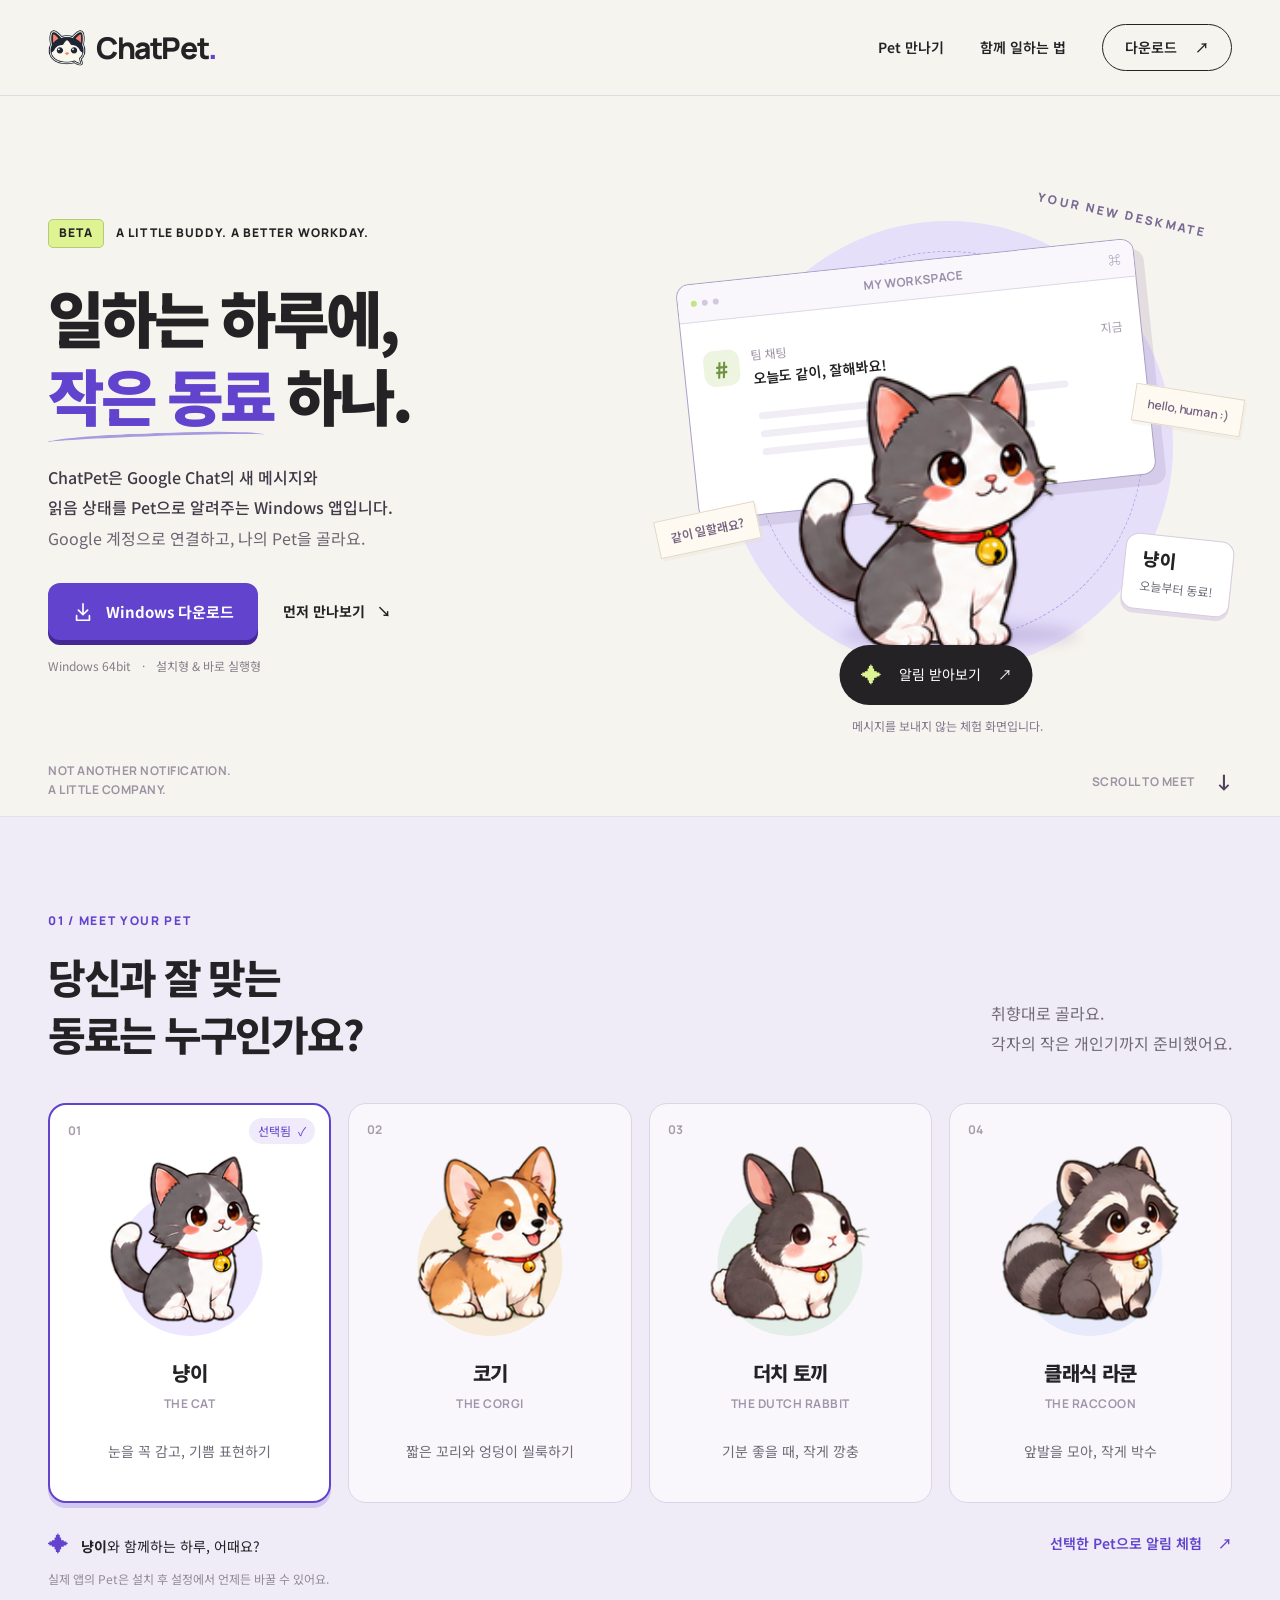
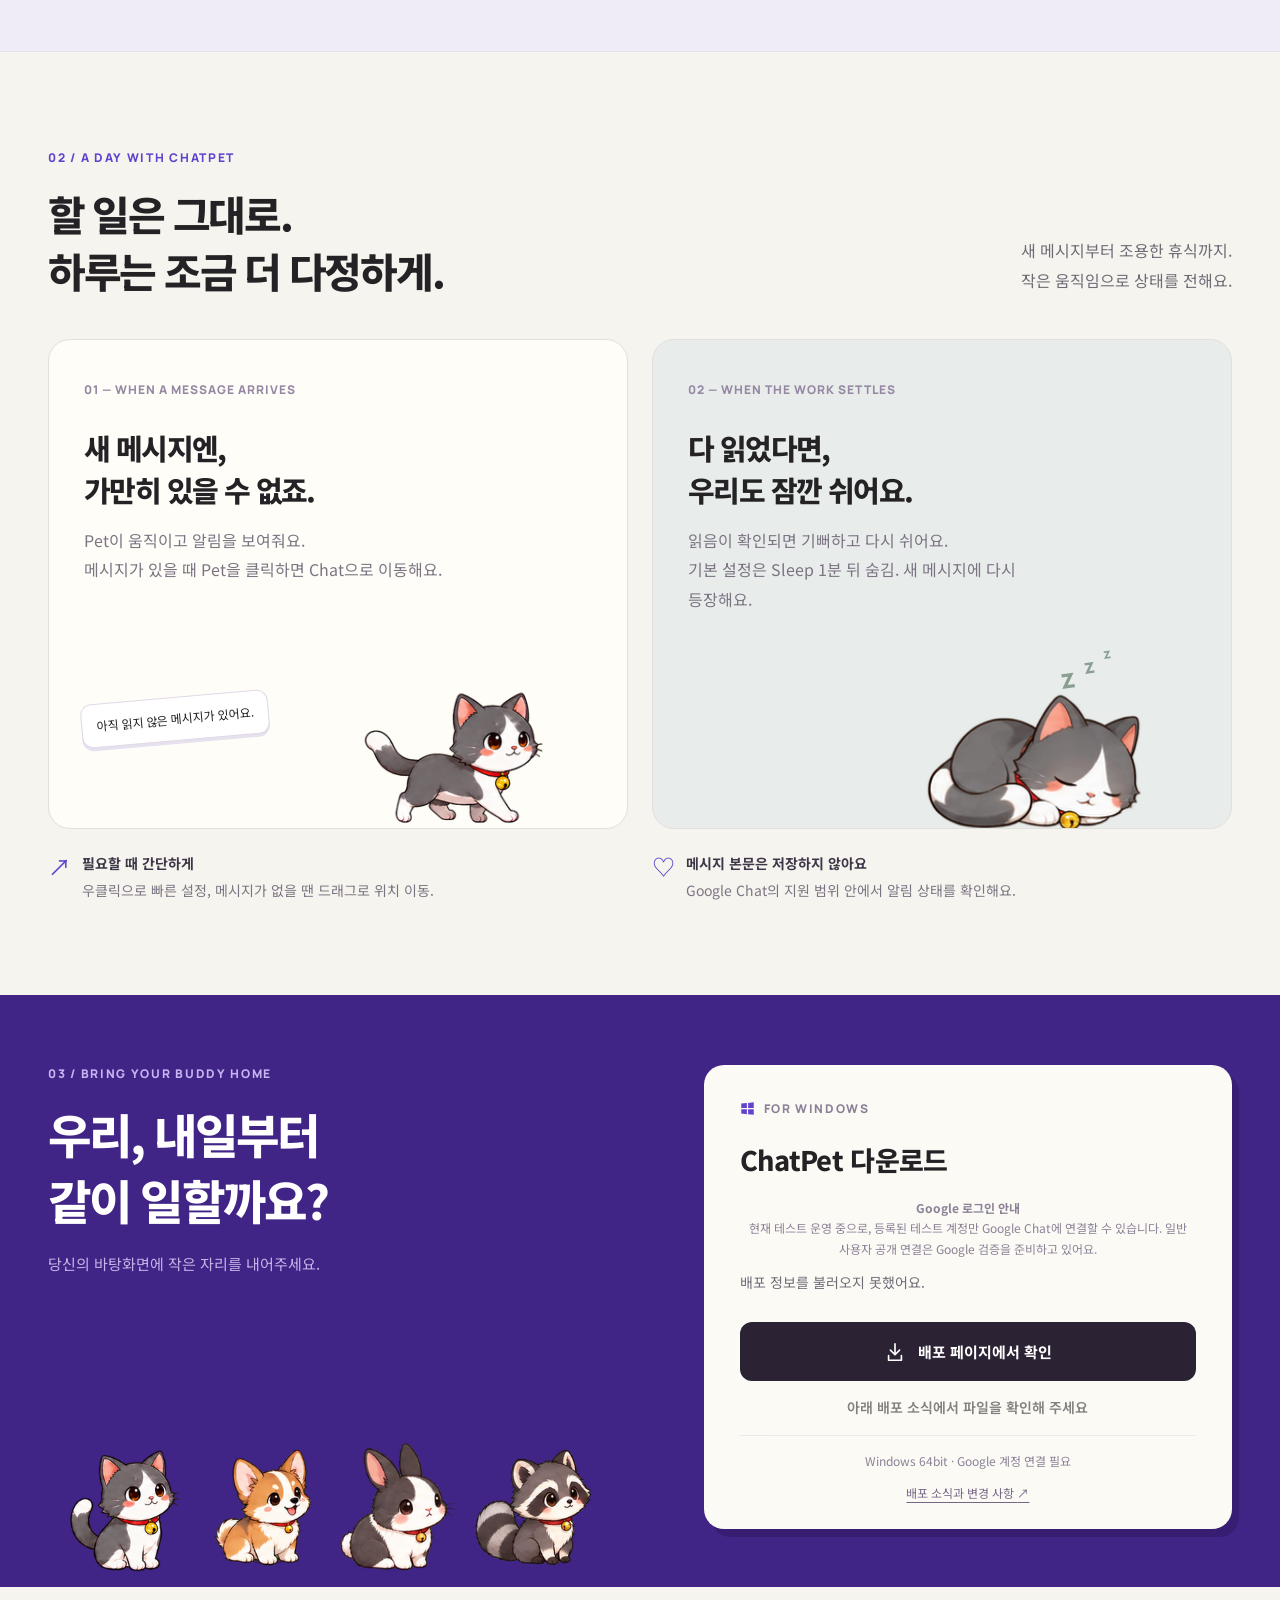
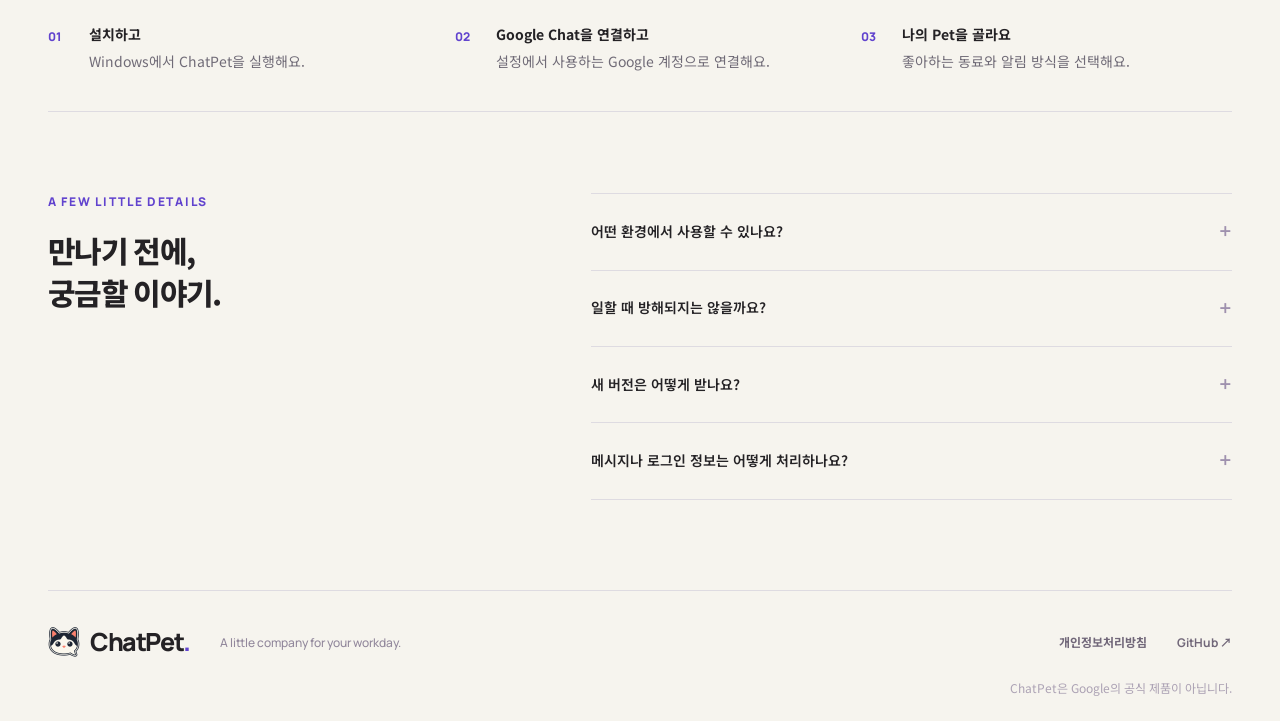
==== commit d1ec7bb4: "Show current test-account access on download page" ====
--- a/docs/index.html
+++ b/docs/index.html
@@ -74,7 +74,7 @@
     <section class="download-section" id="download" aria-labelledby="download-title">
       <div class="download-shell wrap">
         <div class="download-copy"><p class="section-kicker">03 / BRING YOUR BUDDY HOME</p><h2 id="download-title">우리, 내일부터<br>같이 일할까요?</h2><p>당신의 바탕화면에 작은 자리를 내어주세요.</p><div class="download-pets" aria-hidden="true"><img src="assets/cat-idle.png" alt="" width="320" height="320" loading="lazy"><img src="assets/dog-idle.png" alt="" width="320" height="320" loading="lazy"><img src="assets/rabbit-idle.png" alt="" width="320" height="320" loading="lazy"><img src="assets/raccoon-idle.png" alt="" width="320" height="320" loading="lazy"></div></div>
-        <div class="download-card"><span class="download-os"><svg viewBox="0 0 24 24" aria-hidden="true"><path d="m2 4 9-1v8H2zm11-1 9-1v9h-9zM2 13h9v8l-9-1zm11 0h9v9l-9-1z"/></svg>FOR WINDOWS</span><h3>ChatPet 다운로드</h3><p id="google-login-notice" class="download-meta"><strong>Google 로그인 안내</strong><br>Google 공개 로그인을 위한 앱 게시를 완료했습니다. Google 검증 전에는 ‘확인되지 않은 앱’ 안내와 사용자 수 제한이 적용될 수 있어요. 회사 정책에 따라 연결이 제한될 수 있습니다.</p><div class="release-status" id="release-status" role="status">공개 배포 상태를 확인하고 있어요.</div><a id="installer-download" class="button button-dark download-link is-disabled" aria-disabled="true" tabindex="-1"><svg aria-hidden="true" viewBox="0 0 24 24"><path d="M12 3v12m-5-5 5 5 5-5M5 16v5h14v-5"/></svg><span>배포 확인 중</span></a><a id="portable-download" class="portable-link is-disabled" aria-disabled="true" tabindex="-1">설치 없이 바로 실행하기 <span aria-hidden="true">↗</span></a><p class="download-meta" id="download-meta">Windows 64bit · Google 계정 연결 필요</p><a class="release-link" href="https://github.com/Yoodaddy0311/chatpet-releases/releases" target="_blank" rel="noopener noreferrer">배포 소식과 변경 사항 <span aria-hidden="true">↗</span></a><noscript><p>JavaScript 없이 다운로드하려면 위 배포 페이지를 방문하세요.</p></noscript></div>
+        <div class="download-card"><span class="download-os"><svg viewBox="0 0 24 24" aria-hidden="true"><path d="m2 4 9-1v8H2zm11-1 9-1v9h-9zM2 13h9v8l-9-1zm11 0h9v9l-9-1z"/></svg>FOR WINDOWS</span><h3>ChatPet 다운로드</h3><p id="google-login-notice" class="download-meta"><strong>Google 로그인 안내</strong><br>현재 테스트 운영 중으로, 등록된 테스트 계정만 Google Chat에 연결할 수 있습니다. 일반 사용자 공개 연결은 Google 검증을 준비하고 있어요.</p><div class="release-status" id="release-status" role="status">공개 배포 상태를 확인하고 있어요.</div><a id="installer-download" class="button button-dark download-link is-disabled" aria-disabled="true" tabindex="-1"><svg aria-hidden="true" viewBox="0 0 24 24"><path d="M12 3v12m-5-5 5 5 5-5M5 16v5h14v-5"/></svg><span>배포 확인 중</span></a><a id="portable-download" class="portable-link is-disabled" aria-disabled="true" tabindex="-1">설치 없이 바로 실행하기 <span aria-hidden="true">↗</span></a><p class="download-meta" id="download-meta">Windows 64bit · Google 계정 연결 필요</p><a class="release-link" href="https://github.com/Yoodaddy0311/chatpet-releases/releases" target="_blank" rel="noopener noreferrer">배포 소식과 변경 사항 <span aria-hidden="true">↗</span></a><noscript><p>JavaScript 없이 다운로드하려면 위 배포 페이지를 방문하세요.</p></noscript></div>
       </div>
     </section>
 
